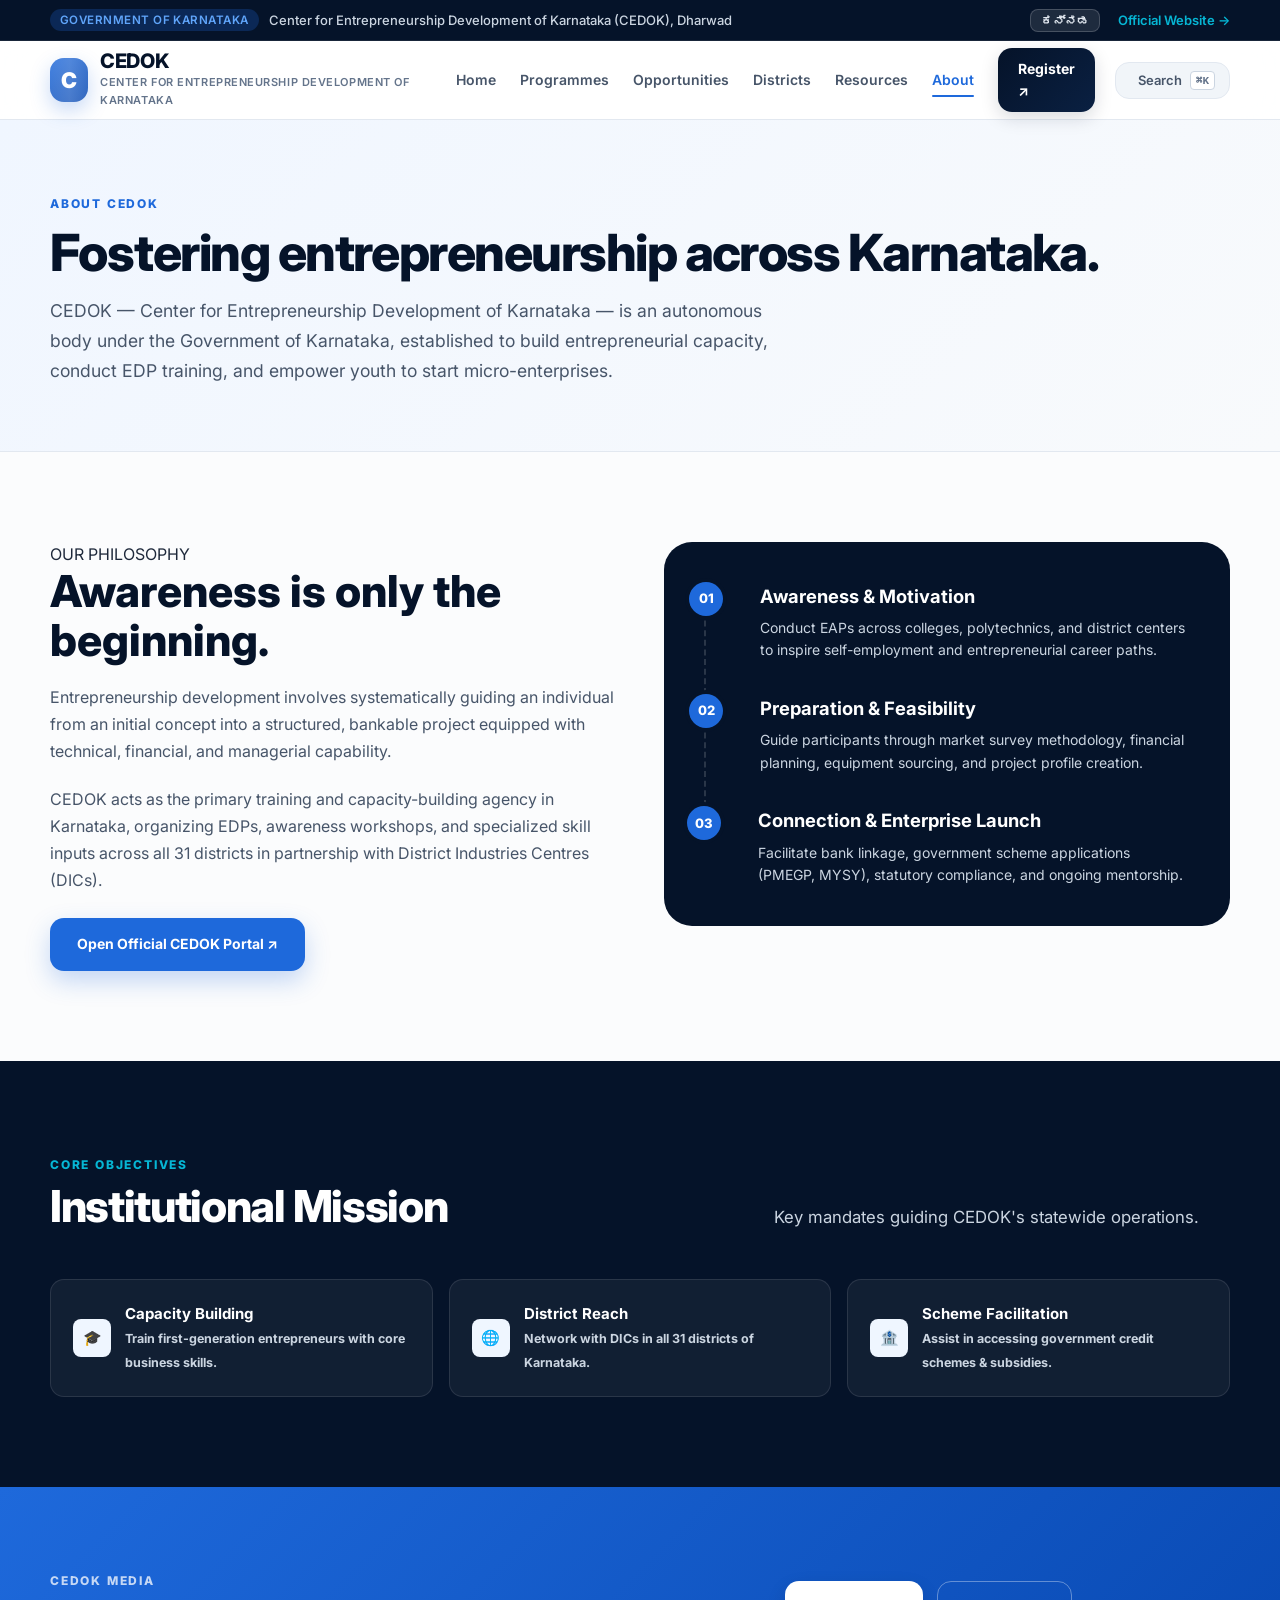
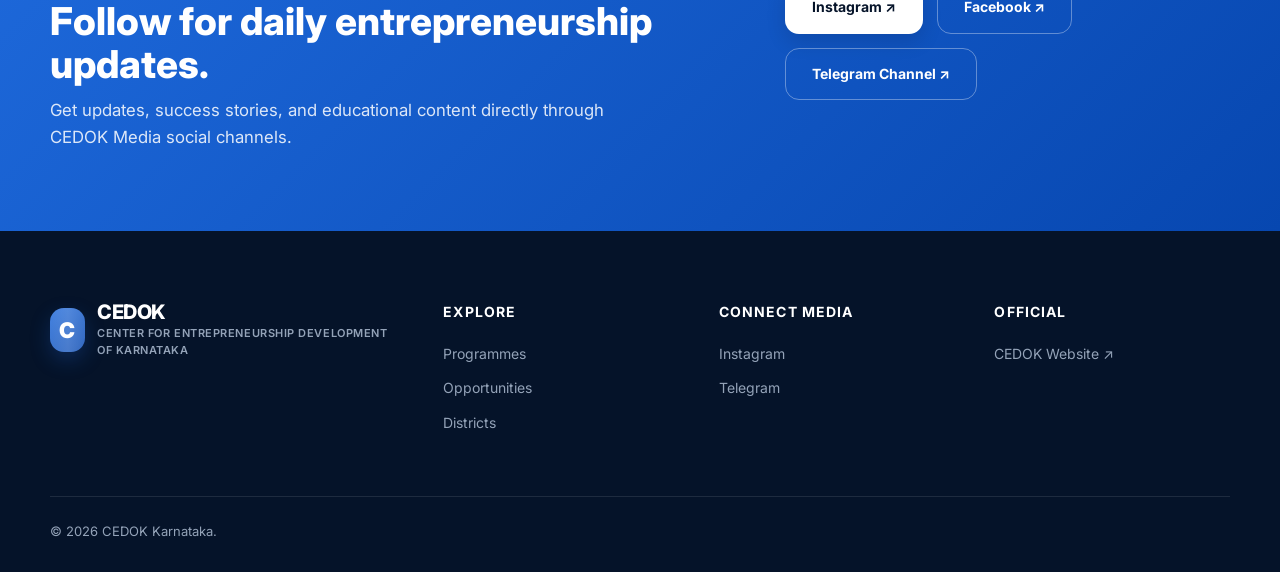
==== about.html @ 5b3d8c6c "Initial commit - CEDOK Portal" ====
<!doctype html>
<html lang="en">
<head>
  <meta charset="utf-8">
  <meta name="viewport" content="width=device-width, initial-scale=1">
  <title>About CEDOK | Center for Entrepreneurship Development of Karnataka</title>
  <link rel="preconnect" href="https://fonts.googleapis.com">
  <link rel="preconnect" href="https://fonts.gstatic.com" crossorigin>
  <link href="https://fonts.googleapis.com/css2?family=Inter:wght@400;500;600;700;800;900&family=Noto+Sans+Kannada:wght@400;500;600;700;800&display=swap" rel="stylesheet">
  <link rel="stylesheet" href="assets/style.css">
</head>
<body>

  <!-- Announcement Bar -->
  <div class="announcement">
    <div class="container announcement-in">
      <div class="announcement-text">
        <span class="announcement-badge">Government of Karnataka</span>
        <span>Center for Entrepreneurship Development of Karnataka (CEDOK), Dharwad</span>
      </div>
      <div class="announcement-links">
        <button id="langToggleBtn" class="lang-btn">ಕನ್ನಡ</button>
        <a target="_blank" href="https://cedokdwd.karnataka.gov.in/en">Official Website →</a>
      </div>
    </div>
  </div>

  <!-- Header -->
  <header class="header">
    <div class="container nav">
      <a class="brand" href="index.html">
        <span class="logo-icon">C</span>
        <span class="brand-text">
          <b>CEDOK</b>
          <small>Center for Entrepreneurship Development of Karnataka</small>
        </span>
      </a>
      <button class="hamb" aria-label="Menu">☰</button>
      <nav class="menu">
        <a href="index.html">Home</a>
        <a href="programmes.html">Programmes</a>
        <a href="opportunities.html">Opportunities</a>
        <a href="districts.html">Districts</a>
        <a href="resources.html">Resources</a>
        <a class="active" href="about.html">About</a>
        <a class="pill-nav" href="registration.html">Register ↗</a>
      </nav>
      <div class="nav-actions">
        <button class="search-trigger-btn" aria-label="Open search">
          <svg width="16" height="16" fill="none" stroke="currentColor" viewBox="0 0 24 24"><path stroke-linecap="round" stroke-linejoin="round" stroke-width="2" d="M21 21l-6-6m2-5a7 7 0 11-14 0 7 7 0 0114 0z"/></svg>
          <span>Search</span>
          <kbd>⌘K</kbd>
        </button>
      </div>
    </div>
  </header>

  <main>
    <!-- Page Hero -->
    <section class="page-hero">
      <div class="container">
        <label>ABOUT CEDOK</label>
        <h1>Fostering entrepreneurship across Karnataka.</h1>
        <p>CEDOK — Center for Entrepreneurship Development of Karnataka — is an autonomous body under the Government of Karnataka, established to build entrepreneurial capacity, conduct EDP training, and empower youth to start micro-enterprises.</p>
      </div>
    </section>

    <!-- Main Copy & Timeline Section -->
    <section class="section">
      <div class="container about-grid">
        <div class="about-copy">
          <label>OUR PHILOSOPHY</label>
          <h2>Awareness is only the beginning.</h2>
          <p>Entrepreneurship development involves systematically guiding an individual from an initial concept into a structured, bankable project equipped with technical, financial, and managerial capability.</p>
          <p>CEDOK acts as the primary training and capacity-building agency in Karnataka, organizing EDPs, awareness workshops, and specialized skill inputs across all 31 districts in partnership with District Industries Centres (DICs).</p>
          <div style="margin-top: 24px;">
            <a class="btn primary" target="_blank" href="https://cedokdwd.karnataka.gov.in/en">Open Official CEDOK Portal ↗</a>
          </div>
        </div>

        <div class="timeline">
          <div class="timeline-item">
            <span class="timeline-num">01</span>
            <h3>Awareness & Motivation</h3>
            <p>Conduct EAPs across colleges, polytechnics, and district centers to inspire self-employment and entrepreneurial career paths.</p>
          </div>

          <div class="timeline-item">
            <span class="timeline-num">02</span>
            <h3>Preparation & Feasibility</h3>
            <p>Guide participants through market survey methodology, financial planning, equipment sourcing, and project profile creation.</p>
          </div>

          <div class="timeline-item">
            <span class="timeline-num">03</span>
            <h3>Connection & Enterprise Launch</h3>
            <p>Facilitate bank linkage, government scheme applications (PMEGP, MYSY), statutory compliance, and ongoing mentorship.</p>
          </div>
        </div>
      </div>
    </section>

    <!-- Key Objectives Grid -->
    <section class="dark-section">
      <div class="container">
        <div class="section-head">
          <div>
            <label>CORE OBJECTIVES</label>
            <h2>Institutional Mission</h2>
          </div>
          <p>Key mandates guiding CEDOK's statewide operations.</p>
        </div>

        <div class="topics-grid" style="grid-template-columns: repeat(3, 1fr);">
          <div class="topic-item" style="background: rgba(255,255,255,0.05); color: var(--white); border-color: rgba(255,255,255,0.1);">
            <div class="topic-icon">🎓</div>
            <div>
              <strong style="display:block;">Capacity Building</strong>
              <small style="color: var(--slate-300);">Train first-generation entrepreneurs with core business skills.</small>
            </div>
          </div>

          <div class="topic-item" style="background: rgba(255,255,255,0.05); color: var(--white); border-color: rgba(255,255,255,0.1);">
            <div class="topic-icon">🌐</div>
            <div>
              <strong style="display:block;">District Reach</strong>
              <small style="color: var(--slate-300);">Network with DICs in all 31 districts of Karnataka.</small>
            </div>
          </div>

          <div class="topic-item" style="background: rgba(255,255,255,0.05); color: var(--white); border-color: rgba(255,255,255,0.1);">
            <div class="topic-icon">🏦</div>
            <div>
              <strong style="display:block;">Scheme Facilitation</strong>
              <small style="color: var(--slate-300);">Assist in accessing government credit schemes & subsidies.</small>
            </div>
          </div>
        </div>
      </div>
    </section>

    <!-- Social Connect CTA -->
    <section class="cta">
      <div class="container cta-in">
        <div>
          <label>CEDOK MEDIA</label>
          <h2>Follow for daily entrepreneurship updates.</h2>
          <p>Get updates, success stories, and educational content directly through CEDOK Media social channels.</p>
        </div>
        <div class="actions">
          <a class="btn white" target="_blank" href="https://www.instagram.com/cedok_media/">Instagram ↗</a>
          <a class="btn outline" target="_blank" href="https://www.facebook.com/profile.php?id=100077355113309">Facebook ↗</a>
          <a class="btn outline" target="_blank" href="https://t.me/c_e_d_o_k">Telegram Channel ↗</a>
        </div>
      </div>
    </section>
  </main>

  <!-- Footer -->
  <footer>
    <div class="container footer-grid">
      <div class="footer-brand">
        <a class="brand" href="index.html">
          <span class="logo-icon">C</span>
          <span class="brand-text">
            <b>CEDOK</b>
            <small>Center for Entrepreneurship Development of Karnataka</small>
          </span>
        </a>
      </div>
      <div class="footer-col">
        <h4>Explore</h4>
        <a href="programmes.html">Programmes</a>
        <a href="opportunities.html">Opportunities</a>
        <a href="districts.html">Districts</a>
      </div>
      <div class="footer-col">
        <h4>Connect Media</h4>
        <a target="_blank" href="https://www.instagram.com/cedok_media/">Instagram</a>
        <a target="_blank" href="https://t.me/c_e_d_o_k">Telegram</a>
      </div>
      <div class="footer-col">
        <h4>Official</h4>
        <a target="_blank" href="https://cedokdwd.karnataka.gov.in/en">CEDOK Website ↗</a>
      </div>
    </div>
    <div class="container copyright">
      <span>© <span class="year"></span> CEDOK Karnataka.</span>
    </div>
  </footer>

  <script src="assets/app.js"></script>
</body>
</html>
---- assets/style.css ----
/* ==========================================================================
   CEDOK Portal — Professional Design System & Stylesheet
   Center for Entrepreneurship Development of Karnataka
   ========================================================================== */

:root {
  /* Color Palette */
  --primary: #1e69db;
  --primary-hover: #1455b8;
  --primary-light: #eff6ff;
  --primary-glow: rgba(30, 105, 219, 0.25);
  
  --navy-deep: #051329;
  --navy-surface: #0a2042;
  --navy-card: #0f2a54;
  --navy-light: #163668;
  
  --slate-900: #0f172a;
  --slate-800: #1e293b;
  --slate-700: #334155;
  --slate-600: #475569;
  --slate-500: #64748b;
  --slate-400: #94a3b8;
  --slate-300: #cbd5e1;
  --slate-200: #e2e8f0;
  --slate-100: #f1f5f9;
  --slate-50: #f8fafc;
  
  --accent-cyan: #06b6d4;
  --accent-amber: #f59e0b;
  --accent-emerald: #10b981;

  --white: #ffffff;
  
  /* Glassmorphism */
  --glass-bg: rgba(255, 255, 255, 0.82);
  --glass-border: rgba(255, 255, 255, 0.6);
  --glass-shadow: 0 20px 50px rgba(5, 19, 41, 0.08);
  --glass-blur: blur(16px);
  
  --dark-glass-bg: rgba(10, 32, 66, 0.75);
  --dark-glass-border: rgba(255, 255, 255, 0.12);

  /* Typography */
  --font-main: 'Inter', system-ui, -apple-system, sans-serif;
  --font-kannada: 'Noto Sans Kannada', 'Inter', sans-serif;

  /* Layout & Spacing */
  --container-max: 1180px;
  --radius-sm: 8px;
  --radius-md: 14px;
  --radius-lg: 20px;
  --radius-xl: 28px;
  --radius-full: 9999px;

  --transition-fast: 0.18s cubic-bezier(0.4, 0, 0.2, 1);
  --transition-normal: 0.28s cubic-bezier(0.4, 0, 0.2, 1);
  --transition-bounce: 0.4s cubic-bezier(0.34, 1.56, 0.64, 1);
}

/* --------------------------------------------------------------------------
   Reset & Base Styles
   -------------------------------------------------------------------------- */
*, *::before, *::after {
  box-sizing: border-box;
  margin: 0;
  padding: 0;
}

html {
  scroll-behavior: smooth;
  font-size: 16px;
  -webkit-text-size-adjust: 100%;
}

body {
  font-family: var(--font-main);
  color: var(--slate-800);
  background-color: #fbfcfd;
  line-height: 1.6;
  overflow-x: hidden;
  -webkit-font-smoothing: antialiased;
}

a {
  color: inherit;
  text-decoration: none;
  transition: color var(--transition-fast);
}

button, input, select, textarea {
  font-family: inherit;
  font-size: inherit;
}

img, svg {
  display: block;
  max-width: 100%;
}

.container {
  width: min(var(--container-max), calc(100% - 40px));
  margin-inline: auto;
}

/* --------------------------------------------------------------------------
   Top Announcement Bar
   -------------------------------------------------------------------------- */
.announcement {
  background: var(--navy-deep);
  color: var(--slate-300);
  font-size: 0.8125rem;
  border-bottom: 1px solid rgba(255, 255, 255, 0.08);
  position: relative;
  z-index: 60;
}

.announcement-in {
  min-height: 40px;
  display: flex;
  align-items: center;
  justify-content: space-between;
  gap: 16px;
}

.announcement-badge {
  display: inline-flex;
  align-items: center;
  gap: 6px;
  background: rgba(30, 105, 219, 0.25);
  color: #60a5fa;
  padding: 2px 10px;
  border-radius: var(--radius-full);
  font-weight: 600;
  font-size: 0.725rem;
  text-transform: uppercase;
  letter-spacing: 0.04em;
}

.announcement-text {
  display: flex;
  align-items: center;
  gap: 10px;
  font-weight: 500;
}

.announcement-links {
  display: flex;
  align-items: center;
  gap: 18px;
}

.announcement-links a {
  color: var(--accent-cyan);
  font-weight: 600;
  display: inline-flex;
  align-items: center;
  gap: 4px;
}

.announcement-links a:hover {
  color: var(--white);
  text-decoration: underline;
}

.lang-btn {
  background: rgba(255, 255, 255, 0.1);
  color: var(--slate-200);
  border: 1px solid rgba(255, 255, 255, 0.18);
  padding: 3px 10px;
  border-radius: var(--radius-sm);
  font-size: 0.75rem;
  font-weight: 700;
  cursor: pointer;
  transition: var(--transition-fast);
}

.lang-btn:hover {
  background: var(--primary);
  color: var(--white);
  border-color: var(--primary);
}

/* --------------------------------------------------------------------------
   Header & Navigation
   -------------------------------------------------------------------------- */
.header {
  position: sticky;
  top: 0;
  z-index: 50;
  background: var(--glass-bg);
  backdrop-filter: var(--glass-blur);
  -webkit-backdrop-filter: var(--glass-blur);
  border-bottom: 1px solid var(--slate-200);
  transition: background var(--transition-fast);
}

.nav {
  height: 78px;
  display: flex;
  align-items: center;
  justify-content: space-between;
  gap: 20px;
}

.brand {
  display: flex;
  align-items: center;
  gap: 12px;
}

.brand .logo-icon {
  width: 44px;
  height: 44px;
  border-radius: var(--radius-md);
  background: linear-gradient(135deg, var(--primary), #0747b0);
  color: var(--white);
  display: grid;
  place-items: center;
  font-size: 1.35rem;
  font-weight: 900;
  box-shadow: 0 8px 20px var(--primary-glow);
  position: relative;
  overflow: hidden;
}

.brand .logo-icon::after {
  content: '';
  position: absolute;
  top: -50%;
  left: -50%;
  width: 200%;
  height: 200%;
  background: linear-gradient(45deg, transparent, rgba(255, 255, 255, 0.25), transparent);
  transform: rotate(45deg);
}

.brand-text b {
  display: block;
  font-size: 1.25rem;
  font-weight: 800;
  letter-spacing: -0.02em;
  color: var(--navy-deep);
  line-height: 1.1;
}

.brand-text small {
  display: block;
  font-size: 0.6875rem;
  font-weight: 600;
  text-transform: uppercase;
  letter-spacing: 0.05em;
  color: var(--slate-500);
  margin-top: 2px;
}

.menu {
  display: flex;
  align-items: center;
  gap: 24px;
  font-size: 0.875rem;
  font-weight: 600;
  color: var(--slate-600);
}

.menu a {
  position: relative;
  padding: 6px 0;
}

.menu a:hover,
.menu a.active {
  color: var(--primary);
}

.menu a.active::after {
  content: '';
  position: absolute;
  bottom: 0;
  left: 0;
  width: 100%;
  height: 2px;
  background: var(--primary);
  border-radius: var(--radius-full);
}

.nav-actions {
  display: flex;
  align-items: center;
  gap: 12px;
}

.search-trigger-btn {
  background: var(--slate-100);
  border: 1px solid var(--slate-200);
  color: var(--slate-600);
  padding: 8px 14px;
  border-radius: var(--radius-md);
  font-size: 0.8125rem;
  font-weight: 600;
  display: inline-flex;
  align-items: center;
  gap: 8px;
  cursor: pointer;
  transition: var(--transition-fast);
}

.search-trigger-btn:hover {
  background: var(--white);
  border-color: var(--primary);
  color: var(--primary);
  box-shadow: 0 4px 12px rgba(0, 0, 0, 0.05);
}

.search-trigger-btn kbd {
  background: var(--white);
  border: 1px solid var(--slate-300);
  border-radius: 4px;
  padding: 2px 5px;
  font-size: 0.6875rem;
  font-family: monospace;
  color: var(--slate-500);
}

.pill-nav {
  background: linear-gradient(135deg, var(--navy-deep), var(--navy-surface));
  color: var(--white) !important;
  padding: 10px 20px !important;
  border-radius: var(--radius-md);
  box-shadow: 0 6px 18px rgba(5, 19, 41, 0.15);
  font-weight: 700;
  display: inline-flex;
  align-items: center;
  gap: 6px;
  transition: var(--transition-fast);
}

.pill-nav:hover {
  transform: translateY(-2px);
  box-shadow: 0 10px 24px rgba(5, 19, 41, 0.25);
}

.hamb {
  display: none;
  border: 0;
  background: transparent;
  font-size: 1.6rem;
  color: var(--navy-deep);
  cursor: pointer;
  padding: 6px;
}

/* --------------------------------------------------------------------------
   Hero Section
   -------------------------------------------------------------------------- */
.hero {
  padding: 80px 0 90px;
  background: radial-gradient(100% 100% at 50% 0%, #eef5ff 0%, #fbfcfd 100%);
  position: relative;
  overflow: hidden;
}

.hero-grid {
  display: grid;
  grid-template-columns: 1.15fr 0.85fr;
  align-items: center;
  gap: 50px;
}

.eyebrow {
  display: inline-flex;
  align-items: center;
  gap: 8px;
  font-size: 0.75rem;
  font-weight: 800;
  letter-spacing: 0.15em;
  color: var(--primary);
  text-transform: uppercase;
  margin-bottom: 16px;
}

.eyebrow i {
  width: 24px;
  height: 2px;
  background: var(--primary);
  border-radius: 2px;
}

.hero h1 {
  font-size: clamp(2.5rem, 5vw, 4.25rem);
  line-height: 1.05;
  letter-spacing: -0.04em;
  color: var(--navy-deep);
  font-weight: 800;
  margin-bottom: 24px;
}

.hero h1 em {
  font-style: normal;
  background: linear-gradient(135deg, var(--primary), #0284c7);
  background-clip: text;
  -webkit-background-clip: text;
  -webkit-text-fill-color: transparent;
}

.lead {
  font-size: 1.125rem;
  color: var(--slate-600);
  max-width: 580px;
  line-height: 1.7;
  margin-bottom: 32px;
}

.actions {
  display: flex;
  align-items: center;
  gap: 14px;
  flex-wrap: wrap;
  margin-bottom: 36px;
}

.btn {
  display: inline-flex;
  align-items: center;
  justify-content: center;
  gap: 8px;
  padding: 14px 26px;
  border-radius: var(--radius-md);
  font-size: 0.875rem;
  font-weight: 700;
  cursor: pointer;
  transition: var(--transition-fast);
  border: 1px solid transparent;
}

.btn-lg {
  padding: 16px 30px;
  font-size: 1rem;
}

.btn.primary {
  background: var(--primary);
  color: var(--white);
  box-shadow: 0 10px 25px var(--primary-glow);
}

.btn.primary:hover {
  background: var(--primary-hover);
  transform: translateY(-2px);
  box-shadow: 0 14px 30px rgba(30, 105, 219, 0.35);
}

.btn.secondary {
  background: var(--white);
  border-color: var(--slate-300);
  color: var(--slate-700);
}

.btn.secondary:hover {
  border-color: var(--primary);
  color: var(--primary);
  background: var(--primary-light);
}

.btn.white {
  background: var(--white);
  color: var(--navy-deep);
  box-shadow: 0 8px 20px rgba(0, 0, 0, 0.12);
}

.btn.white:hover {
  background: var(--slate-100);
  transform: translateY(-2px);
}

.btn.outline {
  border-color: rgba(255, 255, 255, 0.35);
  color: var(--white);
}

.btn.outline:hover {
  background: rgba(255, 255, 255, 0.1);
  border-color: var(--white);
}

.btn.full {
  width: 100%;
}

.micro {
  display: flex;
  align-items: center;
  gap: 20px;
  font-size: 0.8125rem;
  color: var(--slate-500);
  font-weight: 500;
}

.micro-item {
  display: flex;
  align-items: center;
  gap: 6px;
}

.micro-item svg {
  color: var(--primary);
}

/* Hero Interactive Art Card */
.hero-art {
  height: 440px;
  position: relative;
  display: grid;
  place-items: center;
}

.grid-bg {
  position: absolute;
  inset: 10px;
  background-image: radial-gradient(var(--slate-300) 1px, transparent 1px);
  background-size: 24px 24px;
  opacity: 0.6;
}

.glow {
  position: absolute;
  border-radius: var(--radius-full);
  filter: blur(60px);
  pointer-events: none;
}

.g1 {
  width: 320px;
  height: 320px;
  background: rgba(6, 182, 212, 0.18);
  right: -20px;
  top: 10px;
}

.g2 {
  width: 250px;
  height: 250px;
  background: rgba(30, 105, 219, 0.2);
  left: -20px;
  bottom: 10px;
}

.glass-card {
  position: relative;
  z-index: 3;
  background: var(--white);
  border: 1px solid var(--slate-200);
  box-shadow: var(--glass-shadow);
  border-radius: var(--radius-xl);
  width: 100%;
  max-width: 420px;
  padding: 32px;
}

.glass-card .tag {
  font-size: 0.725rem;
  font-weight: 800;
  letter-spacing: 0.12em;
  color: var(--primary);
  text-transform: uppercase;
}

.steps {
  display: flex;
  align-items: center;
  margin: 24px 0 20px;
}

.steps .step-dot {
  width: 44px;
  height: 44px;
  border-radius: var(--radius-full);
  display: grid;
  place-items: center;
  background: var(--slate-100);
  color: var(--slate-500);
  font-size: 0.875rem;
  font-weight: 800;
  border: 2px solid var(--slate-200);
  transition: var(--transition-normal);
}

.steps .step-dot.on {
  background: var(--primary);
  color: var(--white);
  border-color: var(--primary);
  box-shadow: 0 6px 16px var(--primary-glow);
}

.steps .step-line {
  height: 3px;
  flex: 1;
  background: var(--slate-200);
  margin: 0 8px;
}

.glass-card h3 {
  font-size: 1.25rem;
  color: var(--navy-deep);
  font-weight: 700;
  margin-bottom: 8px;
}

.glass-card p {
  font-size: 0.875rem;
  color: var(--slate-600);
}

.float-badge {
  position: absolute;
  z-index: 4;
  background: var(--white);
  border: 1px solid var(--slate-200);
  border-radius: var(--radius-md);
  box-shadow: 0 12px 30px rgba(5, 19, 41, 0.12);
  padding: 12px 16px;
  font-size: 0.8125rem;
  font-weight: 700;
  color: var(--navy-deep);
  display: flex;
  align-items: center;
  gap: 10px;
  animation: float 4s ease-in-out infinite alternate;
}

.float-badge strong {
  display: block;
}

.float-badge small {
  color: var(--slate-500);
}

.f1 { top: 25px; left: -10px; animation-delay: 0s; }
.f2 { right: -15px; top: 180px; animation-delay: 1.2s; }
.f3 { left: 20px; bottom: 15px; animation-delay: 2.4s; }

.float-icon {
  width: 32px;
  height: 32px;
  border-radius: var(--radius-sm);
  display: grid;
  place-items: center;
  font-size: 1.1rem;
}

.f1 .float-icon { background: #fef3c7; color: #d97706; }
.f2 .float-icon { background: #e0f2fe; color: #0284c7; }
.f3 .float-icon { background: #dcfce7; color: #15803d; }

@keyframes float {
  from { transform: translateY(0); }
  to { transform: translateY(-10px); }
}

/* --------------------------------------------------------------------------
   Stats Section
   -------------------------------------------------------------------------- */
.stats {
  background: var(--white);
  border-top: 1px solid var(--slate-200);
  border-bottom: 1px solid var(--slate-200);
  padding: 30px 0;
}

.stats-grid {
  display: grid;
  grid-template-columns: repeat(3, 1fr);
  gap: 20px;
}

.stat-box {
  display: flex;
  align-items: center;
  gap: 18px;
  padding: 16px 24px;
  border-right: 1px solid var(--slate-200);
}

.stat-box:last-child {
  border-right: 0;
}

.stat-icon {
  width: 50px;
  height: 50px;
  border-radius: var(--radius-md);
  background: var(--primary-light);
  color: var(--primary);
  display: grid;
  place-items: center;
  flex-shrink: 0;
}

.stat-number {
  font-size: 1.75rem;
  font-weight: 800;
  color: var(--navy-deep);
  line-height: 1.1;
}

.stat-label {
  font-size: 0.8125rem;
  color: var(--slate-500);
  font-weight: 500;
  margin-top: 2px;
}

/* --------------------------------------------------------------------------
   Sections & Cards
   -------------------------------------------------------------------------- */
.section {
  padding: 90px 0;
}

.section-head {
  display: grid;
  grid-template-columns: 1.2fr 0.8fr;
  gap: 40px;
  align-items: flex-end;
  margin-bottom: 48px;
}

.section-head label {
  font-size: 0.75rem;
  font-weight: 800;
  letter-spacing: 0.15em;
  color: var(--primary);
  text-transform: uppercase;
}

.section-head h2 {
  font-size: clamp(2rem, 3.5vw, 2.75rem);
  line-height: 1.1;
  letter-spacing: -0.03em;
  color: var(--navy-deep);
  font-weight: 800;
  margin-top: 6px;
}

.section-head p {
  color: var(--slate-600);
  font-size: 1.05rem;
}

/* Cards Layout */
.cards-grid {
  display: grid;
  grid-template-columns: repeat(3, 1fr);
  gap: 24px;
}

.card {
  background: var(--white);
  border: 1px solid var(--slate-200);
  border-radius: var(--radius-lg);
  padding: 36px;
  display: flex;
  flex-direction: column;
  transition: var(--transition-normal);
  position: relative;
  overflow: hidden;
}

.card:hover {
  transform: translateY(-6px);
  box-shadow: 0 20px 45px rgba(5, 19, 41, 0.08);
  border-color: var(--slate-300);
}

.card-number {
  width: 36px;
  height: 36px;
  border-radius: var(--radius-sm);
  background: var(--primary-light);
  color: var(--primary);
  display: grid;
  place-items: center;
  font-size: 0.875rem;
  font-weight: 800;
  margin-bottom: 24px;
}

.card.featured {
  background: linear-gradient(145deg, var(--navy-surface), var(--navy-deep));
  color: var(--white);
  border-color: var(--navy-surface);
  box-shadow: 0 16px 40px rgba(5, 19, 41, 0.2);
}

.card.featured:hover {
  transform: translateY(-8px);
  box-shadow: 0 24px 50px rgba(5, 19, 41, 0.3);
}

.card.featured .card-number {
  background: rgba(255, 255, 255, 0.15);
  color: var(--accent-cyan);
}

.card h3 {
  font-size: 1.35rem;
  font-weight: 700;
  color: var(--navy-deep);
  margin-bottom: 12px;
}

.card.featured h3 {
  color: var(--white);
}

.card p {
  font-size: 0.9375rem;
  color: var(--slate-600);
  line-height: 1.6;
  margin-bottom: 24px;
}

.card.featured p {
  color: var(--slate-300);
}

.card-link {
  margin-top: auto;
  font-size: 0.875rem;
  font-weight: 700;
  color: var(--primary);
  display: inline-flex;
  align-items: center;
  gap: 6px;
}

.card.featured .card-link {
  color: var(--accent-cyan);
}

.card:hover .card-link span {
  transform: translateX(4px);
}

/* --------------------------------------------------------------------------
   Dark Feature Section
   -------------------------------------------------------------------------- */
.dark-section {
  padding: 90px 0;
  background: var(--navy-deep);
  color: var(--white);
  position: relative;
  overflow: hidden;
}

.dark-section .section-head label {
  color: var(--accent-cyan);
}

.dark-section .section-head h2 {
  color: var(--white);
}

.dark-section .section-head p {
  color: var(--slate-300);
}

.process-grid {
  display: grid;
  grid-template-columns: repeat(4, 1fr);
  gap: 20px;
}

.process-card {
  background: rgba(255, 255, 255, 0.04);
  border: 1px solid rgba(255, 255, 255, 0.1);
  border-radius: var(--radius-lg);
  padding: 30px;
  transition: var(--transition-normal);
}

.process-card:hover {
  background: rgba(255, 255, 255, 0.08);
  border-color: rgba(255, 255, 255, 0.25);
  transform: translateY(-4px);
}

.process-step {
  color: var(--accent-cyan);
  font-size: 0.8125rem;
  font-weight: 800;
  letter-spacing: 0.1em;
  margin-bottom: 30px;
  display: block;
}

.process-card h3 {
  font-size: 1.15rem;
  margin-bottom: 8px;
  font-weight: 700;
}

.process-card p {
  font-size: 0.875rem;
  color: var(--slate-300);
}

/* Topics Grid */
.topics-grid {
  display: grid;
  grid-template-columns: repeat(4, 1fr);
  gap: 16px;
}

.topic-item {
  background: var(--white);
  border: 1px solid var(--slate-200);
  border-radius: var(--radius-md);
  padding: 22px;
  display: flex;
  align-items: center;
  gap: 14px;
  font-size: 0.9375rem;
  font-weight: 700;
  color: var(--slate-800);
  transition: var(--transition-fast);
}

.topic-item:hover {
  border-color: var(--primary);
  box-shadow: 0 10px 25px rgba(5, 19, 41, 0.06);
  transform: translateY(-2px);
  color: var(--primary);
}

.topic-icon {
  width: 38px;
  height: 38px;
  border-radius: var(--radius-sm);
  background: var(--primary-light);
  color: var(--primary);
  display: grid;
  place-items: center;
  flex-shrink: 0;
}

/* --------------------------------------------------------------------------
   CTA Section
   -------------------------------------------------------------------------- */
.cta {
  padding: 80px 0;
  background: linear-gradient(135deg, var(--primary), #0747b0);
  color: var(--white);
  position: relative;
  overflow: hidden;
}

.cta-in {
  display: flex;
  align-items: center;
  justify-content: space-between;
  gap: 40px;
}

.cta label {
  font-size: 0.75rem;
  font-weight: 800;
  letter-spacing: 0.15em;
  color: rgba(255, 255, 255, 0.75);
  text-transform: uppercase;
}

.cta h2 {
  font-size: clamp(2rem, 3vw, 2.75rem);
  font-weight: 800;
  line-height: 1.1;
  margin: 8px 0 12px;
}

.cta p {
  font-size: 1.05rem;
  color: rgba(255, 255, 255, 0.85);
  max-width: 600px;
}

/* --------------------------------------------------------------------------
   Page Hero (Subpages)
   -------------------------------------------------------------------------- */
.page-hero {
  padding: 70px 0 65px;
  background: linear-gradient(135deg, #f0f6ff, #f8fafc);
  border-bottom: 1px solid var(--slate-200);
}

.page-hero label {
  font-size: 0.75rem;
  font-weight: 800;
  letter-spacing: 0.15em;
  color: var(--primary);
  text-transform: uppercase;
}

.page-hero h1 {
  font-size: clamp(2.25rem, 4vw, 3.5rem);
  font-weight: 800;
  color: var(--navy-deep);
  line-height: 1.1;
  letter-spacing: -0.03em;
  margin-top: 8px;
}

.page-hero p {
  font-size: 1.1rem;
  color: var(--slate-600);
  max-width: 720px;
  margin-top: 16px;
  line-height: 1.7;
}

/* Filter Pills */
.filter-bar {
  display: flex;
  align-items: center;
  gap: 10px;
  flex-wrap: wrap;
  margin-bottom: 32px;
}

.filter-btn {
  background: var(--white);
  border: 1px solid var(--slate-200);
  color: var(--slate-600);
  padding: 10px 20px;
  border-radius: var(--radius-full);
  font-size: 0.875rem;
  font-weight: 700;
  cursor: pointer;
  transition: var(--transition-fast);
}

.filter-btn:hover {
  border-color: var(--primary);
  color: var(--primary);
}

.filter-btn.active {
  background: var(--navy-deep);
  color: var(--white);
  border-color: var(--navy-deep);
  box-shadow: 0 4px 14px rgba(5, 19, 41, 0.15);
}

/* Programme Cards Grid */
.program-grid {
  display: grid;
  grid-template-columns: repeat(3, 1fr);
  gap: 24px;
}

.program-card {
  background: var(--white);
  border: 1px solid var(--slate-200);
  border-radius: var(--radius-lg);
  padding: 32px;
  display: flex;
  flex-direction: column;
  transition: var(--transition-normal);
}

.program-card:hover {
  transform: translateY(-6px);
  border-color: var(--primary);
  box-shadow: 0 16px 40px rgba(5, 19, 41, 0.08);
}

.program-header {
  display: flex;
  align-items: center;
  justify-content: space-between;
  margin-bottom: 20px;
}

.program-badge {
  background: var(--primary-light);
  color: var(--primary);
  font-size: 0.75rem;
  font-weight: 800;
  padding: 4px 10px;
  border-radius: var(--radius-sm);
  letter-spacing: 0.05em;
}

.program-duration {
  font-size: 0.75rem;
  font-weight: 600;
  color: var(--slate-500);
}

.program-card h2 {
  font-size: 1.35rem;
  font-weight: 700;
  color: var(--navy-deep);
  margin-bottom: 12px;
}

.program-card p {
  font-size: 0.875rem;
  color: var(--slate-600);
  line-height: 1.6;
  margin-bottom: 20px;
}

.program-features {
  list-style: none;
  margin-bottom: 28px;
}

.program-features li {
  font-size: 0.84375rem;
  color: var(--slate-700);
  display: flex;
  align-items: center;
  gap: 8px;
  margin-bottom: 8px;
}

.program-features li svg {
  color: var(--primary);
  flex-shrink: 0;
}

.program-card .btn {
  margin-top: auto;
}

/* --------------------------------------------------------------------------
   District Finder Section
   -------------------------------------------------------------------------- */
.search-box-wrap {
  position: relative;
  margin-bottom: 32px;
}

.search-box-input {
  width: 100%;
  padding: 18px 24px 18px 52px;
  border: 1px solid var(--slate-300);
  border-radius: var(--radius-md);
  font-size: 1rem;
  background: var(--white);
  box-shadow: 0 4px 12px rgba(0, 0, 0, 0.03);
  outline: none;
  transition: var(--transition-fast);
}

.search-box-input:focus {
  border-color: var(--primary);
  box-shadow: 0 0 0 4px var(--primary-glow);
}

.search-box-icon {
  position: absolute;
  left: 20px;
  top: 50%;
  transform: translateY(-50%);
  color: var(--slate-400);
  pointer-events: none;
}

.district-grid {
  display: grid;
  grid-template-columns: repeat(4, 1fr);
  gap: 16px;
}

.district-card {
  background: var(--white);
  border: 1px solid var(--slate-200);
  border-radius: var(--radius-md);
  padding: 20px;
  cursor: pointer;
  transition: var(--transition-fast);
  display: flex;
  flex-direction: column;
  justify-content: space-between;
}

.district-card:hover {
  border-color: var(--primary);
  box-shadow: 0 10px 25px rgba(5, 19, 41, 0.08);
  transform: translateY(-3px);
}

.district-card-head {
  display: flex;
  align-items: center;
  justify-content: space-between;
  margin-bottom: 8px;
}

.district-title {
  font-size: 1.05rem;
  font-weight: 700;
  color: var(--navy-deep);
}

.region-tag {
  font-size: 0.6875rem;
  font-weight: 700;
  padding: 2px 8px;
  border-radius: var(--radius-sm);
  background: var(--slate-100);
  color: var(--slate-600);
}

.district-meta {
  font-size: 0.775rem;
  color: var(--slate-500);
  margin-top: 6px;
  display: flex;
  align-items: center;
  gap: 4px;
}

/* Resource Grid */
.resource-grid {
  display: grid;
  grid-template-columns: repeat(2, 1fr);
  gap: 24px;
}

.resource-card {
  background: var(--white);
  border: 1px solid var(--slate-200);
  border-radius: var(--radius-lg);
  padding: 32px;
  display: flex;
  flex-direction: column;
  transition: var(--transition-normal);
}

.resource-card:hover {
  border-color: var(--primary);
  box-shadow: 0 16px 40px rgba(5, 19, 41, 0.08);
  transform: translateY(-4px);
}

.resource-type {
  display: inline-flex;
  align-items: center;
  gap: 6px;
  background: #fee2e2;
  color: #dc2626;
  font-size: 0.725rem;
  font-weight: 800;
  padding: 4px 10px;
  border-radius: var(--radius-sm);
  margin-bottom: 16px;
  align-self: flex-start;
}

.resource-card h2 {
  font-size: 1.3rem;
  font-weight: 700;
  color: var(--navy-deep);
  margin-bottom: 10px;
}

.resource-card p {
  font-size: 0.875rem;
  color: var(--slate-600);
  line-height: 1.6;
  margin-bottom: 24px;
}

.resource-actions {
  margin-top: auto;
  display: flex;
  align-items: center;
  gap: 12px;
}

/* About Grid & Timeline */
.about-grid, .reg-grid {
  display: grid;
  grid-template-columns: 1fr 1fr;
  gap: 48px;
  align-items: start;
}

.about-copy h2, .reg-copy h2 {
  font-size: clamp(2rem, 3.5vw, 2.75rem);
  font-weight: 800;
  line-height: 1.1;
  color: var(--navy-deep);
  margin-bottom: 20px;
}

.about-copy p {
  font-size: 1rem;
  color: var(--slate-600);
  line-height: 1.7;
  margin-bottom: 20px;
}

.timeline {
  background: var(--navy-deep);
  border-radius: var(--radius-xl);
  padding: 40px;
  color: var(--white);
}

.timeline-item {
  position: relative;
  padding-left: 54px;
  padding-bottom: 32px;
  border-left: 2px dashed rgba(255, 255, 255, 0.15);
}

.timeline-item:last-child {
  padding-bottom: 0;
  border-left: 0;
}

.timeline-num {
  position: absolute;
  left: -17px;
  top: 0;
  width: 34px;
  height: 34px;
  border-radius: var(--radius-full);
  background: var(--primary);
  color: var(--white);
  font-size: 0.8125rem;
  font-weight: 800;
  display: grid;
  place-items: center;
  box-shadow: 0 0 0 4px var(--navy-deep);
}

.timeline-item h3 {
  font-size: 1.15rem;
  font-weight: 700;
  margin-bottom: 6px;
}

.timeline-item p {
  font-size: 0.875rem;
  color: var(--slate-300);
}

/* Registration Card Form */
.form-card {
  background: var(--white);
  border: 1px solid var(--slate-200);
  border-radius: var(--radius-xl);
  padding: 40px;
  box-shadow: var(--glass-shadow);
}

.form-card-top {
  display: flex;
  align-items: center;
  justify-content: space-between;
  font-size: 0.75rem;
  font-weight: 800;
  letter-spacing: 0.1em;
  color: var(--slate-400);
  margin-bottom: 16px;
}

.form-card h2 {
  font-size: 1.75rem;
  font-weight: 800;
  color: var(--navy-deep);
  margin-bottom: 10px;
}

.form-card p {
  font-size: 0.9375rem;
  color: var(--slate-600);
  margin-bottom: 24px;
}

.reg-steps {
  display: flex;
  flex-direction: column;
  gap: 20px;
  margin: 28px 0;
}

.reg-step-item {
  display: flex;
  gap: 16px;
}

.reg-step-num {
  width: 32px;
  height: 32px;
  border-radius: var(--radius-full);
  background: var(--primary-light);
  color: var(--primary);
  font-weight: 800;
  font-size: 0.875rem;
  display: grid;
  place-items: center;
  flex-shrink: 0;
}

.reg-step-text b {
  display: block;
  font-size: 0.9375rem;
  color: var(--navy-deep);
}

.reg-step-text p {
  font-size: 0.8125rem;
  color: var(--slate-500);
  margin-bottom: 0;
}

/* Notice Bar */
.notice-bar {
  background: var(--slate-100);
  border-top: 1px solid var(--slate-200);
  border-bottom: 1px solid var(--slate-200);
  padding: 24px 0;
}

.notice-in {
  display: flex;
  align-items: center;
  justify-content: space-between;
  gap: 20px;
}

.notice-in strong {
  font-size: 1rem;
  color: var(--navy-deep);
}

.notice-in span {
  font-size: 0.875rem;
  color: var(--slate-600);
  flex: 1;
}

/* --------------------------------------------------------------------------
   Modal & Overlay Component
   -------------------------------------------------------------------------- */
.modal-overlay {
  position: fixed;
  inset: 0;
  z-index: 100;
  background: rgba(5, 19, 41, 0.6);
  backdrop-filter: blur(8px);
  display: flex;
  align-items: center;
  justify-content: center;
  padding: 20px;
  opacity: 0;
  visibility: hidden;
  transition: var(--transition-fast);
}

.modal-overlay.active {
  opacity: 1;
  visibility: visible;
}

.modal-dialog {
  background: var(--white);
  border-radius: var(--radius-xl);
  width: min(640px, 100%);
  max-height: 85vh;
  overflow-y: auto;
  box-shadow: 0 25px 60px rgba(0, 0, 0, 0.25);
  transform: scale(0.95) translateY(10px);
  transition: var(--transition-bounce);
  position: relative;
}

.modal-overlay.active .modal-dialog {
  transform: scale(1) translateY(0);
}

.modal-header {
  padding: 24px 28px;
  border-bottom: 1px solid var(--slate-200);
  display: flex;
  align-items: center;
  justify-content: space-between;
}

.modal-title {
  font-size: 1.25rem;
  font-weight: 800;
  color: var(--navy-deep);
}

.modal-close {
  background: var(--slate-100);
  border: 0;
  width: 32px;
  height: 32px;
  border-radius: var(--radius-full);
  font-size: 1.2rem;
  display: grid;
  place-items: center;
  cursor: pointer;
  color: var(--slate-600);
  transition: var(--transition-fast);
}

.modal-close:hover {
  background: var(--slate-200);
  color: var(--navy-deep);
}

.modal-body {
  padding: 28px;
}

/* Toast Component */
.toast-container {
  position: fixed;
  bottom: 24px;
  right: 24px;
  z-index: 110;
  display: flex;
  flex-direction: column;
  gap: 10px;
}

.toast {
  background: var(--navy-deep);
  color: var(--white);
  padding: 14px 20px;
  border-radius: var(--radius-md);
  font-size: 0.875rem;
  font-weight: 600;
  box-shadow: 0 10px 30px rgba(0, 0, 0, 0.2);
  display: flex;
  align-items: center;
  gap: 10px;
  animation: slideInRight 0.3s ease forwards;
}

@keyframes slideInRight {
  from { opacity: 0; transform: translateX(50px); }
  to { opacity: 1; transform: translateX(0); }
}

/* --------------------------------------------------------------------------
   Footer
   -------------------------------------------------------------------------- */
footer {
  background: var(--navy-deep);
  color: var(--slate-300);
  padding: 70px 0 30px;
}

.footer-grid {
  display: grid;
  grid-template-columns: 1.5fr 1fr 1fr 1fr;
  gap: 40px;
  margin-bottom: 50px;
}

.footer-brand .brand-text b {
  color: var(--white);
}

.footer-brand .brand-text small {
  color: var(--slate-400);
}

.footer-brand p {
  font-size: 0.875rem;
  color: var(--slate-400);
  margin-top: 16px;
  line-height: 1.6;
}

.footer-col h4 {
  font-size: 0.875rem;
  font-weight: 700;
  color: var(--white);
  text-transform: uppercase;
  letter-spacing: 0.08em;
  margin-bottom: 20px;
}

.footer-col a {
  display: block;
  font-size: 0.875rem;
  color: var(--slate-400);
  margin-bottom: 12px;
}

.footer-col a:hover {
  color: var(--white);
}

.copyright {
  border-top: 1px solid rgba(255, 255, 255, 0.1);
  padding-top: 24px;
  display: flex;
  align-items: center;
  justify-content: space-between;
  font-size: 0.8125rem;
  color: var(--slate-400);
}

/* --------------------------------------------------------------------------
   Responsive Layout & Media Queries
   -------------------------------------------------------------------------- */
@media (max-width: 992px) {
  .hero-grid {
    grid-template-columns: 1fr;
    gap: 40px;
  }

  .hero-art {
    height: 380px;
  }

  .cards-grid, .program-grid, .resource-grid {
    grid-template-columns: repeat(2, 1fr);
  }

  .process-grid, .topics-grid, .district-grid {
    grid-template-columns: repeat(2, 1fr);
  }

  .section-head, .about-grid, .reg-grid {
    grid-template-columns: 1fr;
    gap: 20px;
  }

  .footer-grid {
    grid-template-columns: 1fr 1fr;
  }
}

@media (max-width: 768px) {
  .announcement-in {
    flex-direction: column;
    align-items: flex-start;
    padding: 10px 0;
  }

  .nav {
    height: 70px;
  }

  .hamb {
    display: block;
  }

  .menu {
    display: none;
    position: absolute;
    top: 70px;
    left: 0;
    right: 0;
    background: var(--white);
    padding: 20px;
    border-bottom: 1px solid var(--slate-200);
    box-shadow: 0 20px 40px rgba(0, 0, 0, 0.1);
    flex-direction: column;
    align-items: stretch;
    gap: 16px;
  }

  .menu.open {
    display: flex;
  }

  .search-trigger-btn span {
    display: none;
  }

  .cards-grid, .program-grid, .resource-grid, .process-grid, .topics-grid, .district-grid {
    grid-template-columns: 1fr;
  }

  .stats-grid {
    grid-template-columns: 1fr;
  }

  .stat-box {
    border-right: 0;
    border-bottom: 1px solid var(--slate-200);
    padding: 16px 0;
  }

  .cta-in, .notice-in {
    flex-direction: column;
    align-items: flex-start;
  }

  .copyright {
    flex-direction: column;
    gap: 10px;
    text-align: center;
  }
}
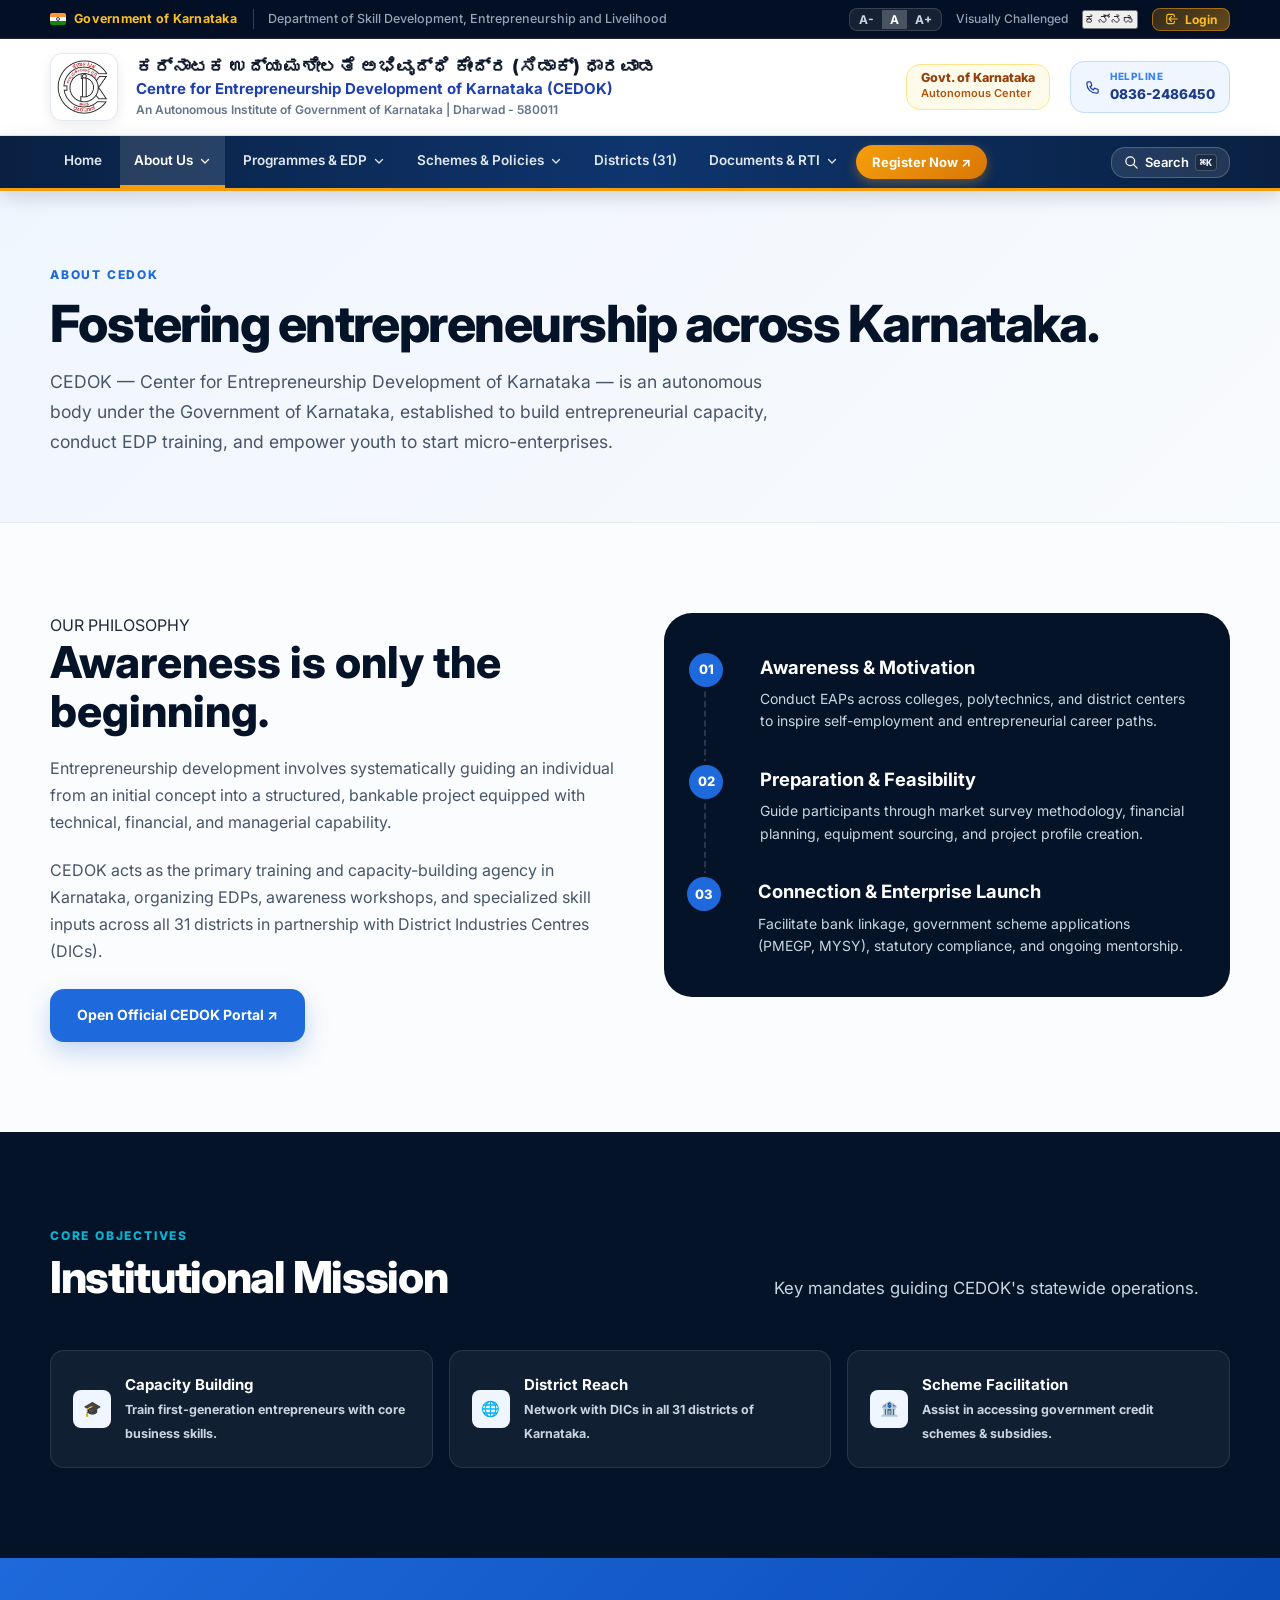
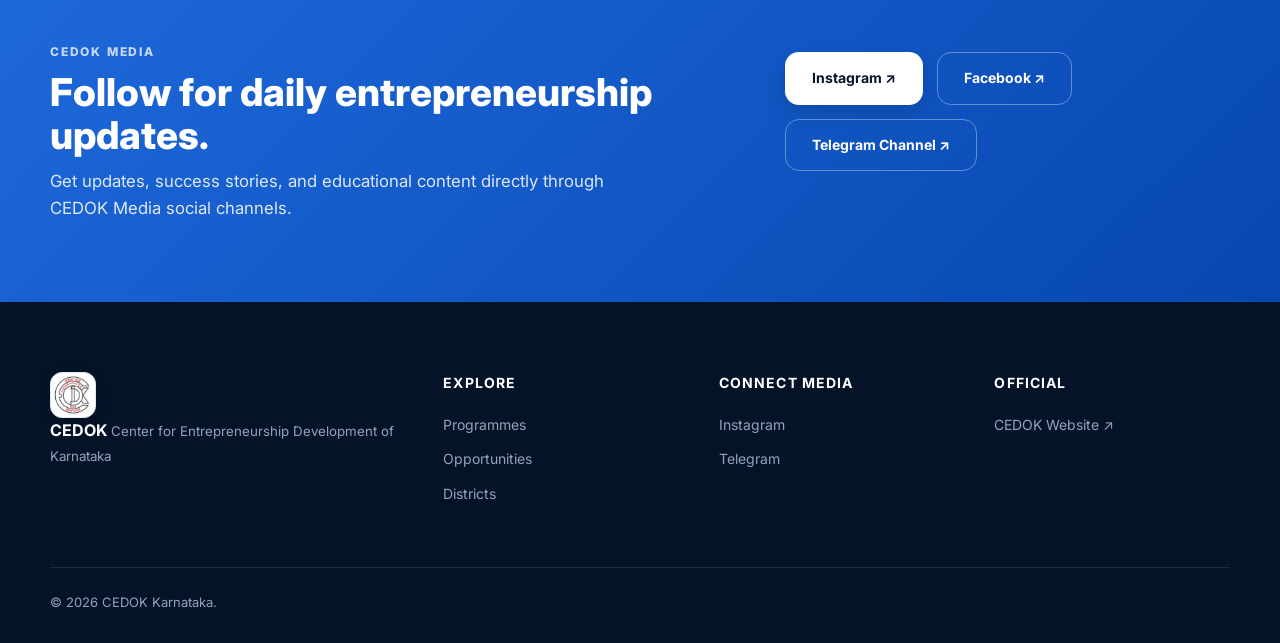
==== commit b995b822: "feat: implement government-style portal redesign with multi-tier navigation, custom assets, and bili" ====
--- a/about.html
+++ b/about.html
@@ -11,49 +11,147 @@
 </head>
 <body>
 
-  <!-- Announcement Bar -->
-  <div class="announcement">
-    <div class="container announcement-in">
-      <div class="announcement-text">
-        <span class="announcement-badge">Government of Karnataka</span>
-        <span>Center for Entrepreneurship Development of Karnataka (CEDOK), Dharwad</span>
-      </div>
-      <div class="announcement-links">
-        <button id="langToggleBtn" class="lang-btn">ಕನ್ನಡ</button>
-        <a target="_blank" href="https://cedokdwd.karnataka.gov.in/en">Official Website →</a>
+  <!-- Top Utility Bar (Tier 1) -->
+  <div class="gov-top-bar">
+    <div class="container gov-top-bar-inner">
+      <div class="gov-top-left">
+        <span class="gok-badge">
+          <svg class="gok-flag-icon" width="16" height="12" viewBox="0 0 16 12" fill="none"><rect width="16" height="4" fill="#FF9933"/><rect y="4" width="16" height="4" fill="#FFFFFF"/><rect y="8" width="16" height="4" fill="#138808"/><circle cx="8" cy="6" r="1.5" stroke="#000080" stroke-width="0.8"/></svg>
+          <span data-kn="ಕರ್ನಾಟಕ ಸರ್ಕಾರ">Government of Karnataka</span>
+        </span>
+        <span class="gov-dept-tag hidden-mobile" data-kn="ಕೌಶಲ್ಯಾಭಿವೃದ್ಧಿ, ಉದ್ಯಮಶೀಲತೆ ಮತ್ತು ಜೀವನೋಪಾಯ ಇಲಾಖೆ">Department of Skill Development, Entrepreneurship and Livelihood</span>
+      </div>
+      <div class="gov-top-right">
+        <div class="font-sizer" title="Accessibility Font Size">
+          <button type="button" id="fontDecrease" aria-label="Decrease Font Size">A-</button>
+          <button type="button" id="fontReset" class="active" aria-label="Reset Font Size">A</button>
+          <button type="button" id="fontIncrease" aria-label="Increase Font Size">A+</button>
+        </div>
+        <a href="#main-content" class="accessibility-link hidden-mobile" title="Screen Reader Access" data-kn="ದೃಷ್ಟಿ ವಿಕಲಚೇತನರಿಗೆ">Visually Challenged</a>
+        <button type="button" id="langToggleBtn" class="lang-btn" title="Toggle Kannada / English">ಕನ್ನಡ</button>
+        <button type="button" class="gov-login-btn" id="loginBtn" title="Portal Staff Login">
+          <svg width="14" height="14" fill="none" stroke="currentColor" viewBox="0 0 24 24"><path stroke-linecap="round" stroke-linejoin="round" stroke-width="2" d="M11 16l-4-4m0 0l4-4m-4 4h14m-5 4v1a3 3 0 01-3 3H6a3 3 0 01-3-3V7a3 3 0 013-3h7a3 3 0 013 3v1"/></svg>
+          <span data-kn="ಲಾಗಿನ್">Login</span>
+        </button>
       </div>
     </div>
   </div>
 
-  <!-- Header -->
-  <header class="header">
-    <div class="container nav">
-      <a class="brand" href="index.html">
-        <span class="logo-icon">C</span>
-        <span class="brand-text">
-          <b>CEDOK</b>
-          <small>Center for Entrepreneurship Development of Karnataka</small>
-        </span>
+  <!-- Main Branding Header (Tier 2) -->
+  <header class="gov-main-header">
+    <div class="container gov-branding-inner">
+      <a class="gov-brand-wrap" href="index.html" title="CEDOK Dharwad Homepage">
+        <div class="logo-box">
+          <img src="assets/logo.jpeg" alt="CEDOK Logo" class="brand-logo-img">
+        </div>
+        <div class="gov-title-stack">
+          <h1 class="kn-title" data-kn="ಕರ್ನಾಟಕ ಉದ್ಯಮಶೀಲತೆ ಅಭಿವೃದ್ಧಿ ಕೇಂದ್ರ (ಸಿಡಾಕ್) ಧಾರವಾಡ">ಕರ್ನಾಟಕ ಉದ್ಯಮಶೀಲತೆ ಅಭಿವೃದ್ಧಿ ಕೇಂದ್ರ (ಸಿಡಾಕ್) ಧಾರವಾಡ</h1>
+          <h2 class="en-title" data-kn="Centre for Entrepreneurship Development of Karnataka">Centre for Entrepreneurship Development of Karnataka (CEDOK)</h2>
+          <p class="gov-sub-tag" data-kn="ಕರ್ನಾಟಕ ಸರ್ಕಾರದ ಸ್ವಾಯತ್ತ ಸಂಸ್ಥೆ • ಧಾರವಾಡ">An Autonomous Institute of Government of Karnataka | Dharwad - 580011</p>
+        </div>
       </a>
-      <button class="hamb" aria-label="Menu">☰</button>
-      <nav class="menu">
-        <a href="index.html">Home</a>
-        <a href="programmes.html">Programmes</a>
-        <a href="opportunities.html">Opportunities</a>
-        <a href="districts.html">Districts</a>
-        <a href="resources.html">Resources</a>
-        <a class="active" href="about.html">About</a>
-        <a class="pill-nav" href="registration.html">Register ↗</a>
-      </nav>
-      <div class="nav-actions">
-        <button class="search-trigger-btn" aria-label="Open search">
-          <svg width="16" height="16" fill="none" stroke="currentColor" viewBox="0 0 24 24"><path stroke-linecap="round" stroke-linejoin="round" stroke-width="2" d="M21 21l-6-6m2-5a7 7 0 11-14 0 7 7 0 0114 0z"/></svg>
+      
+      <div class="gov-header-right hidden-mobile">
+        <div class="gov-seal-badge">
+          <div class="seal-text">
+            <strong data-kn="ಕರ್ನಾಟಕ ಸರ್ಕಾರ">Govt. of Karnataka</strong>
+            <span data-kn="ಸ್ವಾಯತ್ತ ಸಂಸ್ಥೆ">Autonomous Center</span>
+          </div>
+        </div>
+        <div class="helpline-chip">
+          <svg width="15" height="15" fill="none" stroke="currentColor" viewBox="0 0 24 24"><path stroke-linecap="round" stroke-linejoin="round" stroke-width="2" d="M3 5a2 2 0 012-2h3.28a1 1 0 01.948.684l1.498 4.493a1 1 0 01-.502 1.21l-2.257 1.13a11.042 11.042 0 005.516 5.516l1.13-2.257a1 1 0 011.21-.502l4.493 1.498a1 1 0 01.684.949V19a2 2 0 01-2 2h-1C9.716 21 3 14.284 3 6V5z"/></svg>
+          <div>
+            <small data-kn="ಸಹಾಯವಾಣಿ">HELPLINE</small>
+            <strong>0836-2486450</strong>
+          </div>
+        </div>
+      </div>
+    </div>
+  </header>
+
+  <!-- Navigation Banner Bar (Tier 3) -->
+  <nav class="gov-nav-bar">
+    <div class="container gov-nav-inner">
+      <button type="button" class="hamb" aria-label="Toggle navigation menu" aria-expanded="false">
+        <span></span>
+        <small class="menu-label">MENU</small>
+      </button>
+
+      <ul class="menu">
+        <li><a class="nav-link" href="index.html" data-kn="ಮುಖ್ಯ ಪುಟ">Home</a></li>
+        
+        <li class="has-dropdown">
+          <a class="nav-link active" href="about.html" data-kn="ನಮ್ಮ ಬಗ್ಗೆ">
+            <span>About Us</span>
+            <svg class="drop-arrow" width="12" height="12" viewBox="0 0 24 24" fill="none" stroke="currentColor"><path stroke-linecap="round" stroke-linejoin="round" stroke-width="2.5" d="M19 9l-7 7-7-7"/></svg>
+          </a>
+          <ul class="dropdown-menu">
+            <li><a href="about.html#overview" data-kn="ಸಿಡಾಕ್ ಪರಿಚಯ">Overview & History</a></li>
+            <li><a href="about.html#governing" data-kn="ಆಡಳಿತ ಮಂಡಳಿ">Governing Council</a></li>
+            <li><a href="about.html#facilities" data-kn="ಸೌಲಭ್ಯಗಳು">Infrastructure & Facilities</a></li>
+            <li><a href="about.html#chart" data-kn="ಸಾಂಸ್ಥಿಕ ರಚನೆ">Organizational Chart</a></li>
+            <li><a href="about.html#registration" data-kn="ನೋಂದಣಿ ಪ್ರಮಾಣ ಪತ್ರ">Registration Certificate</a></li>
+          </ul>
+        </li>
+
+        <li class="has-dropdown">
+          <a class="nav-link" href="programmes.html" data-kn="ತರಬೇತಿ ಕಾರ್ಯಕ್ರಮಗಳು">
+            <span>Programmes & EDP</span>
+            <svg class="drop-arrow" width="12" height="12" viewBox="0 0 24 24" fill="none" stroke="currentColor"><path stroke-linecap="round" stroke-linejoin="round" stroke-width="2.5" d="M19 9l-7 7-7-7"/></svg>
+          </a>
+          <ul class="dropdown-menu">
+            <li><a href="programmes.html#motivation" data-kn="1 ದಿನ ಉದ್ಯಮಶೀಲತಾ ಪ್ರೇರಣಾ ಶಿಬಿರ">1-Day Motivation Camp</a></li>
+            <li><a href="programmes.html#awareness" data-kn="3 ದಿನಗಳ ತಿಳುವಳಿಕೆ ಕಾರ್ಯಕ್ರಮ (EAP)">3-Day Awareness (EAP)</a></li>
+            <li><a href="programmes.html#edp" data-kn="10 ದಿನಗಳ ಉದ್ಯಮಶೀಲತಾ ಅಭಿವೃದ್ಧಿ (EDP)">10-Day EDP Training</a></li>
+            <li><a href="programmes.html#sector" data-kn="ವಲಯಾಧಾರಿತ EDP ಕಾರ್ಯಕ್ರಮಗಳು">Sector Specific EDP (30 Days)</a></li>
+            <li><a href="programmes.html#mdp" data-kn="ನಿರ್ವಹಣಾ ಅಭಿವೃದ್ಧಿ ಕಾರ್ಯಕ್ರಮಗಳು">Management Development (MDP)</a></li>
+          </ul>
+        </li>
+
+        <li class="has-dropdown">
+          <a class="nav-link" href="opportunities.html" data-kn="ಯೋಜನೆಗಳು & ಸೇವೆಗಳು">
+            <span>Schemes & Policies</span>
+            <svg class="drop-arrow" width="12" height="12" viewBox="0 0 24 24" fill="none" stroke="currentColor"><path stroke-linecap="round" stroke-linejoin="round" stroke-width="2.5" d="M19 9l-7 7-7-7"/></svg>
+          </a>
+          <ul class="dropdown-menu">
+            <li><a href="opportunities.html#policy" data-kn="ಕೈಗಾರಿಕಾ ನೀತಿ 2025-30">Industrial Policy 2025-30</a></li>
+            <li><a href="opportunities.html#pmegp" data-kn="ಪಿ.ಎಂ.ಇ.ಜಿ.ಪಿ ಯೋಜನೆ">PMEGP Scheme</a></li>
+            <li><a href="opportunities.html#mudra" data-kn="ಮುದ್ರಾ ಯೋಜನೆ">Mudra Loan Scheme</a></li>
+            <li><a href="opportunities.html#standup" data-kn="ಸ್ಟ್ಯಾಂಡ್-ಅಪ್ ಇಂಡಿಯಾ">Stand-Up India</a></li>
+            <li><a href="opportunities.html#cgtmse" data-kn="CGTMSE ಕ್ರೆಡಿಟ್ ಗ್ಯಾರಂಟಿ">CGTMSE Guarantee</a></li>
+            <li><a href="opportunities.html#startup" data-kn="ಸ್ಟಾರ್ಟ್-ಅಪ್ ಪಾಲಿಸಿ">Karnataka Startup Policy</a></li>
+          </ul>
+        </li>
+
+        <li><a class="nav-link" href="districts.html" data-kn="ಜಿಲ್ಲಾ ಕಚೇರಿಗಳು">Districts (31)</a></li>
+
+        <li class="has-dropdown">
+          <a class="nav-link" href="resources.html" data-kn="ದಾಖಲೆಗಳು & RTI">
+            <span>Documents & RTI</span>
+            <svg class="drop-arrow" width="12" height="12" viewBox="0 0 24 24" fill="none" stroke="currentColor"><path stroke-linecap="round" stroke-linejoin="round" stroke-width="2.5" d="M19 9l-7 7-7-7"/></svg>
+          </a>
+          <ul class="dropdown-menu">
+            <li><a href="resources.html#budget" data-kn="ಆಯವ್ಯಯ 2026-27">Budget & Action Plan 2026-27</a></li>
+            <li><a href="resources.html#rti" data-kn="ಮಾಹಿತಿ ಹಕ್ಕು ಅಧಿನಿಯಮ (RTI)">RTI Act & Online Portal</a></li>
+            <li><a href="resources.html#reports" data-kn="ಪ್ರಗತಿ ವರದಿಗಳು">Progress Reports (2022-26)</a></li>
+            <li><a href="resources.html#downloads" data-kn="ಯೋಜನಾ ವರದಿಗಳು (PDFs)">Project Planning Guides (PDF)</a></li>
+          </ul>
+        </li>
+
+        <li class="nav-cta-item">
+          <a class="pill-nav-gov" href="registration.html" data-kn="ನೋಂದಣಿ ↗">Register Now ↗</a>
+        </li>
+      </ul>
+
+      <div class="nav-right-actions">
+        <button type="button" class="search-trigger-btn" aria-label="Open search">
+          <svg width="15" height="15" fill="none" stroke="currentColor" viewBox="0 0 24 24"><path stroke-linecap="round" stroke-linejoin="round" stroke-width="2" d="M21 21l-6-6m2-5a7 7 0 11-14 0 7 7 0 0114 0z"/></svg>
           <span>Search</span>
           <kbd>⌘K</kbd>
         </button>
       </div>
     </div>
-  </header>
+  </nav>
 
   <main>
     <!-- Page Hero -->
@@ -161,7 +259,9 @@
     <div class="container footer-grid">
       <div class="footer-brand">
         <a class="brand" href="index.html">
-          <span class="logo-icon">C</span>
+          <div class="logo-box" style="width: 46px; height: 46px; padding: 2px;">
+            <img src="assets/logo.jpeg" alt="CEDOK Logo" class="brand-logo-img">
+          </div>
           <span class="brand-text">
             <b>CEDOK</b>
             <small>Center for Entrepreneurship Development of Karnataka</small>
--- a/assets/style.css
+++ b/assets/style.css
@@ -104,222 +104,412 @@
 }
 
 /* --------------------------------------------------------------------------
-   Top Announcement Bar
+   Karnataka Government Portal Header System (cedokdwd.karnataka.gov.in)
    -------------------------------------------------------------------------- */
-.announcement {
-  background: var(--navy-deep);
-  color: var(--slate-300);
-  font-size: 0.8125rem;
-  border-bottom: 1px solid rgba(255, 255, 255, 0.08);
+
+/* Tier 1: Top Utility & Accessibility Bar */
+.gov-top-bar {
+  background: #030f24;
+  color: #cbd5e1;
+  font-size: 0.78125rem;
+  border-bottom: 1px solid rgba(255, 255, 255, 0.1);
   position: relative;
-  z-index: 60;
-}
-
-.announcement-in {
-  min-height: 40px;
+  z-index: 100;
+}
+
+.gov-top-bar-inner {
+  min-height: 38px;
   display: flex;
   align-items: center;
   justify-content: space-between;
   gap: 16px;
 }
 
-.announcement-badge {
+.gov-top-left {
+  display: flex;
+  align-items: center;
+  gap: 16px;
+}
+
+.gok-badge {
   display: inline-flex;
   align-items: center;
-  gap: 6px;
-  background: rgba(30, 105, 219, 0.25);
-  color: #60a5fa;
-  padding: 2px 10px;
-  border-radius: var(--radius-full);
-  font-weight: 600;
-  font-size: 0.725rem;
-  text-transform: uppercase;
-  letter-spacing: 0.04em;
-}
-
-.announcement-text {
-  display: flex;
-  align-items: center;
-  gap: 10px;
+  gap: 8px;
+  font-weight: 700;
+  color: #fbbf24;
+  letter-spacing: 0.02em;
+}
+
+.gok-flag-icon {
+  border-radius: 2px;
+  box-shadow: 0 0 2px rgba(0,0,0,0.5);
+}
+
+.gov-dept-tag {
+  color: #94a3b8;
   font-weight: 500;
-}
-
-.announcement-links {
-  display: flex;
-  align-items: center;
-  gap: 18px;
-}
-
-.announcement-links a {
-  color: var(--accent-cyan);
-  font-weight: 600;
+  border-left: 1px solid rgba(255, 255, 255, 0.2);
+  padding-left: 14px;
+}
+
+.gov-top-right {
+  display: flex;
+  align-items: center;
+  gap: 14px;
+}
+
+.font-sizer {
   display: inline-flex;
   align-items: center;
-  gap: 4px;
-}
-
-.announcement-links a:hover {
-  color: var(--white);
-  text-decoration: underline;
-}
-
-.lang-btn {
-  background: rgba(255, 255, 255, 0.1);
-  color: var(--slate-200);
-  border: 1px solid rgba(255, 255, 255, 0.18);
-  padding: 3px 10px;
+  background: rgba(255, 255, 255, 0.08);
+  border: 1px solid rgba(255, 255, 255, 0.15);
+  border-radius: var(--radius-sm);
+  overflow: hidden;
+  padding: 1px;
+}
+
+.font-sizer button {
+  background: transparent;
+  border: 0;
+  color: #cbd5e1;
+  font-size: 0.75rem;
+  font-weight: 700;
+  padding: 2px 8px;
+  cursor: pointer;
+  transition: var(--transition-fast);
+}
+
+.font-sizer button:hover,
+.font-sizer button.active {
+  background: rgba(255, 255, 255, 0.22);
+  color: #ffffff;
+}
+
+.accessibility-link {
+  color: #94a3b8;
+  font-size: 0.75rem;
+  font-weight: 500;
+  text-decoration: none;
+}
+
+.accessibility-link:hover {
+  color: #fbbf24;
+}
+
+.gov-login-btn {
+  background: linear-gradient(135deg, rgba(245, 158, 11, 0.2), rgba(245, 158, 11, 0.4));
+  color: #fbbf24;
+  border: 1px solid rgba(245, 158, 11, 0.5);
+  padding: 3px 12px;
   border-radius: var(--radius-sm);
   font-size: 0.75rem;
   font-weight: 700;
   cursor: pointer;
+  display: inline-flex;
+  align-items: center;
+  gap: 6px;
   transition: var(--transition-fast);
 }
 
-.lang-btn:hover {
-  background: var(--primary);
-  color: var(--white);
-  border-color: var(--primary);
-}
-
-/* --------------------------------------------------------------------------
-   Header & Navigation
-   -------------------------------------------------------------------------- */
-.header {
+.gov-login-btn:hover {
+  background: #f59e0b;
+  color: #000000;
+  border-color: #f59e0b;
+}
+
+/* Tier 2: Main Branding Header Banner */
+.gov-main-header {
+  background: #ffffff;
+  border-bottom: 1px solid #e2e8f0;
+  padding: 14px 0;
+  box-shadow: 0 2px 10px rgba(0, 0, 0, 0.02);
+}
+
+.gov-branding-inner {
+  display: flex;
+  align-items: center;
+  justify-content: space-between;
+  gap: 20px;
+}
+
+.gov-brand-wrap {
+  display: flex;
+  align-items: center;
+  gap: 18px;
+  text-decoration: none;
+}
+
+.logo-box {
+  width: 68px;
+  height: 68px;
+  border-radius: 12px;
+  background: #ffffff;
+  border: 1px solid #e2e8f0;
+  box-shadow: 0 4px 14px rgba(5, 19, 41, 0.08);
+  padding: 4px;
+  display: flex;
+  align-items: center;
+  justify-content: center;
+  flex-shrink: 0;
+}
+
+.brand-logo-img {
+  max-width: 100%;
+  max-height: 100%;
+  object-fit: contain;
+  border-radius: 8px;
+}
+
+.gov-title-stack .kn-title {
+  font-family: var(--font-kannada);
+  font-size: 1.15rem;
+  font-weight: 800;
+  color: #0f172a;
+  line-height: 1.25;
+  margin: 0;
+}
+
+.gov-title-stack .en-title {
+  font-family: var(--font-main);
+  font-size: 0.9375rem;
+  font-weight: 700;
+  color: #1e40af;
+  line-height: 1.25;
+  margin-top: 2px;
+}
+
+.gov-title-stack .gov-sub-tag {
+  font-size: 0.75rem;
+  font-weight: 600;
+  color: #64748b;
+  margin-top: 2px;
+}
+
+.gov-header-right {
+  display: flex;
+  align-items: center;
+  gap: 20px;
+}
+
+.gov-seal-badge {
+  display: flex;
+  align-items: center;
+  gap: 10px;
+  background: #fffbeb;
+  border: 1px solid #fde68a;
+  padding: 6px 14px;
+  border-radius: var(--radius-md);
+}
+
+.seal-text strong {
+  display: block;
+  font-size: 0.78125rem;
+  color: #92400e;
+  font-weight: 800;
+  line-height: 1.1;
+}
+
+.seal-text span {
+  display: block;
+  font-size: 0.6875rem;
+  color: #b45309;
+  font-weight: 600;
+}
+
+.helpline-chip {
+  display: flex;
+  align-items: center;
+  gap: 10px;
+  background: #eff6ff;
+  border: 1px solid #bfdbfe;
+  color: #1e40af;
+  padding: 6px 14px;
+  border-radius: var(--radius-md);
+}
+
+.helpline-chip small {
+  display: block;
+  font-size: 0.625rem;
+  font-weight: 800;
+  letter-spacing: 0.05em;
+  color: #3b82f6;
+}
+
+.helpline-chip strong {
+  display: block;
+  font-size: 0.84375rem;
+  font-weight: 800;
+  color: #1e3a8a;
+}
+
+/* Tier 3: Main Navigation Banner Bar */
+.gov-nav-bar {
   position: sticky;
   top: 0;
-  z-index: 50;
-  background: var(--glass-bg);
-  backdrop-filter: var(--glass-blur);
-  -webkit-backdrop-filter: var(--glass-blur);
-  border-bottom: 1px solid var(--slate-200);
-  transition: background var(--transition-fast);
-}
-
-.nav {
-  height: 78px;
+  z-index: 90;
+  background: linear-gradient(90deg, #092042 0%, #0e356e 50%, #092042 100%);
+  border-bottom: 3.5px solid #f59e0b;
+  box-shadow: 0 6px 20px rgba(5, 19, 41, 0.16);
+}
+
+.gov-nav-inner {
+  height: 52px;
   display: flex;
   align-items: center;
   justify-content: space-between;
-  gap: 20px;
-}
-
-.brand {
-  display: flex;
-  align-items: center;
   gap: 12px;
 }
 
-.brand .logo-icon {
-  width: 44px;
-  height: 44px;
+.gov-nav-bar .menu {
+  display: flex;
+  align-items: center;
+  gap: 4px;
+  list-style: none;
+  margin: 0;
+  padding: 0;
+  height: 100%;
+}
+
+.gov-nav-bar .menu > li {
+  position: relative;
+  height: 100%;
+  display: flex;
+  align-items: center;
+}
+
+.gov-nav-bar .nav-link {
+  height: 100%;
+  padding: 0 14px;
+  display: inline-flex;
+  align-items: center;
+  gap: 6px;
+  color: #e2e8f0;
+  font-size: 0.84375rem;
+  font-weight: 600;
+  text-decoration: none;
+  transition: all var(--transition-fast);
+  border-bottom: 3px solid transparent;
+}
+
+.gov-nav-bar .nav-link:hover,
+.gov-nav-bar .nav-link.active,
+.gov-nav-bar .has-dropdown:hover > .nav-link {
+  background: rgba(255, 255, 255, 0.12);
+  color: #ffffff;
+  border-bottom-color: #f59e0b;
+}
+
+.drop-arrow {
+  transition: transform var(--transition-fast);
+}
+
+.has-dropdown:hover .drop-arrow {
+  transform: rotate(180deg);
+}
+
+/* Dropdown Menu Styles */
+.dropdown-menu {
+  position: absolute;
+  top: 100%;
+  left: 0;
+  min-width: 250px;
+  background: #ffffff;
+  border: 1px solid #cbd5e1;
   border-radius: var(--radius-md);
-  background: linear-gradient(135deg, var(--primary), #0747b0);
-  color: var(--white);
-  display: grid;
-  place-items: center;
-  font-size: 1.35rem;
-  font-weight: 900;
-  box-shadow: 0 8px 20px var(--primary-glow);
-  position: relative;
-  overflow: hidden;
-}
-
-.brand .logo-icon::after {
-  content: '';
-  position: absolute;
-  top: -50%;
-  left: -50%;
-  width: 200%;
-  height: 200%;
-  background: linear-gradient(45deg, transparent, rgba(255, 255, 255, 0.25), transparent);
-  transform: rotate(45deg);
-}
-
-.brand-text b {
+  box-shadow: 0 14px 35px rgba(5, 19, 41, 0.2);
+  list-style: none;
+  padding: 8px 0;
+  margin: 0;
+  opacity: 0;
+  visibility: hidden;
+  transform: translateY(10px);
+  transition: all var(--transition-fast);
+  z-index: 120;
+}
+
+.has-dropdown:hover .dropdown-menu,
+.has-dropdown:focus-within .dropdown-menu {
+  opacity: 1;
+  visibility: visible;
+  transform: translateY(0);
+}
+
+.dropdown-menu li {
+  width: 100%;
+}
+
+.dropdown-menu a {
   display: block;
-  font-size: 1.25rem;
-  font-weight: 800;
-  letter-spacing: -0.02em;
-  color: var(--navy-deep);
-  line-height: 1.1;
-}
-
-.brand-text small {
-  display: block;
-  font-size: 0.6875rem;
+  padding: 10px 18px;
+  color: #1e293b;
+  font-size: 0.8125rem;
   font-weight: 600;
-  text-transform: uppercase;
-  letter-spacing: 0.05em;
-  color: var(--slate-500);
-  margin-top: 2px;
-}
-
-.menu {
-  display: flex;
-  align-items: center;
-  gap: 24px;
-  font-size: 0.875rem;
-  font-weight: 600;
-  color: var(--slate-600);
-}
-
-.menu a {
-  position: relative;
-  padding: 6px 0;
-}
-
-.menu a:hover,
-.menu a.active {
-  color: var(--primary);
-}
-
-.menu a.active::after {
-  content: '';
-  position: absolute;
-  bottom: 0;
-  left: 0;
-  width: 100%;
-  height: 2px;
-  background: var(--primary);
+  text-decoration: none;
+  transition: all var(--transition-fast);
+  border-left: 3px solid transparent;
+}
+
+.dropdown-menu a:hover {
+  background: #f0f7ff;
+  color: #1d4ed8;
+  border-left-color: #2563eb;
+  padding-left: 22px;
+}
+
+.pill-nav-gov {
+  background: linear-gradient(135deg, #f59e0b, #d97706);
+  color: #ffffff !important;
+  padding: 7px 16px !important;
   border-radius: var(--radius-full);
-}
-
-.nav-actions {
-  display: flex;
-  align-items: center;
-  gap: 12px;
+  font-weight: 700;
+  font-size: 0.8125rem;
+  box-shadow: 0 4px 12px rgba(245, 158, 11, 0.35);
+  display: inline-flex;
+  align-items: center;
+  gap: 6px;
+  text-decoration: none;
+  transition: var(--transition-fast);
+}
+
+.pill-nav-gov:hover {
+  background: linear-gradient(135deg, #fbbf24, #f59e0b);
+  box-shadow: 0 6px 18px rgba(245, 158, 11, 0.5);
+  transform: translateY(-1px);
+}
+
+.nav-right-actions {
+  display: flex;
+  align-items: center;
+  gap: 10px;
 }
 
 .search-trigger-btn {
-  background: var(--slate-100);
-  border: 1px solid var(--slate-200);
-  color: var(--slate-600);
-  padding: 8px 14px;
+  background: rgba(255, 255, 255, 0.1);
+  border: 1px solid rgba(255, 255, 255, 0.2);
+  color: #ffffff;
+  padding: 6px 12px;
   border-radius: var(--radius-md);
   font-size: 0.8125rem;
   font-weight: 600;
   display: inline-flex;
   align-items: center;
-  gap: 8px;
+  gap: 6px;
   cursor: pointer;
   transition: var(--transition-fast);
 }
 
 .search-trigger-btn:hover {
-  background: var(--white);
-  border-color: var(--primary);
-  color: var(--primary);
-  box-shadow: 0 4px 12px rgba(0, 0, 0, 0.05);
+  background: rgba(255, 255, 255, 0.22);
+  border-color: #f59e0b;
 }
 
 .search-trigger-btn kbd {
-  background: var(--white);
-  border: 1px solid var(--slate-300);
+  background: rgba(0, 0, 0, 0.25);
+  border: 1px solid rgba(255, 255, 255, 0.2);
   border-radius: 4px;
-  padding: 2px 5px;
-  font-size: 0.6875rem;
-  font-family: monospace;
-  color: var(--slate-500);
+  padding: 1px 4px;
+  font-size: 0.65rem;
+  color: #f1f5f9;
 }
 
 .pill-nav {
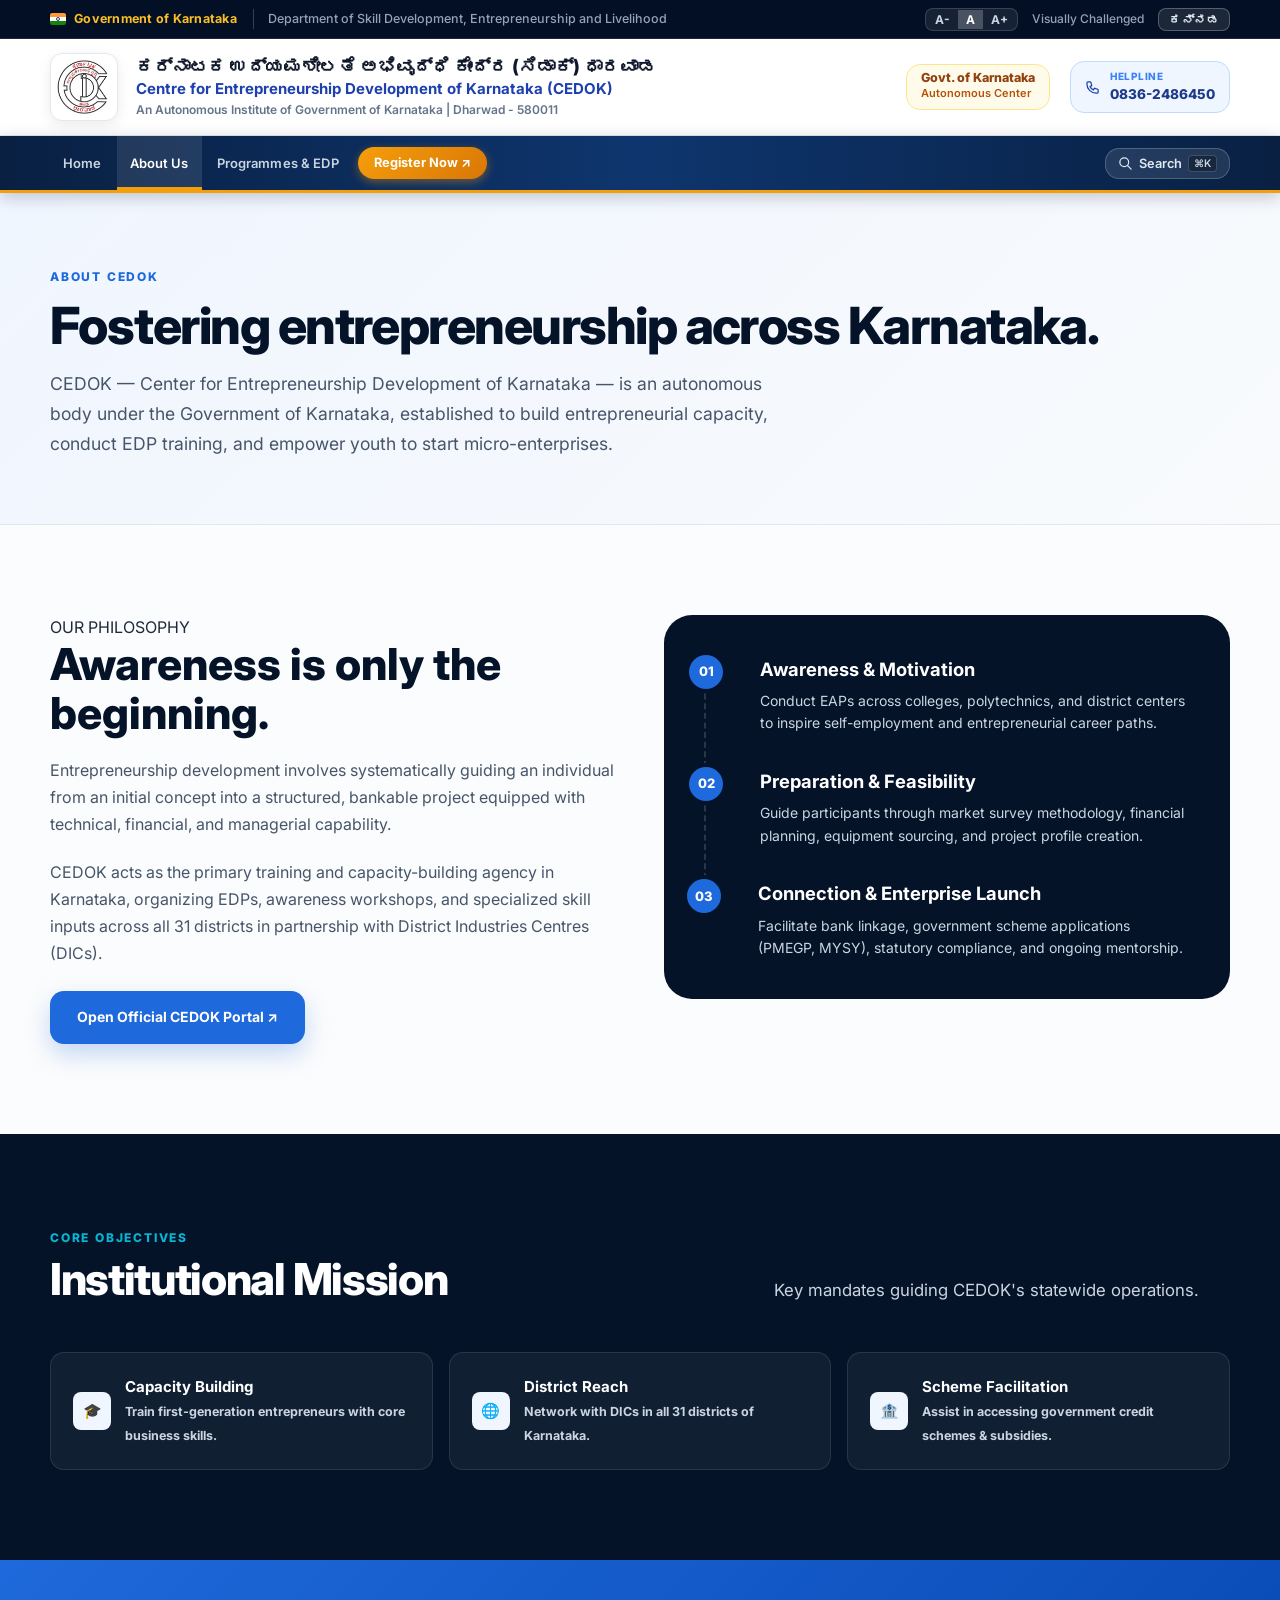
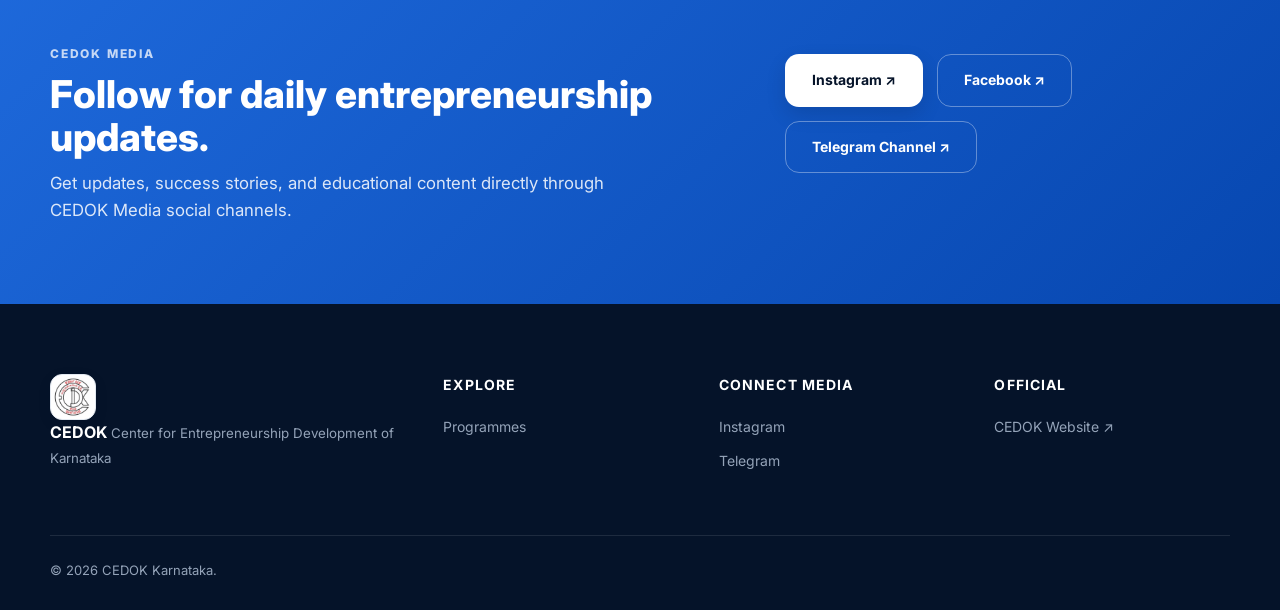
==== commit 9131a04e: "Refactor navigation and remove unused resources - Removed the login button from the header in `progr" ====
--- a/about.html
+++ b/about.html
@@ -29,10 +29,6 @@
         </div>
         <a href="#main-content" class="accessibility-link hidden-mobile" title="Screen Reader Access" data-kn="ದೃಷ್ಟಿ ವಿಕಲಚೇತನರಿಗೆ">Visually Challenged</a>
         <button type="button" id="langToggleBtn" class="lang-btn" title="Toggle Kannada / English">ಕನ್ನಡ</button>
-        <button type="button" class="gov-login-btn" id="loginBtn" title="Portal Staff Login">
-          <svg width="14" height="14" fill="none" stroke="currentColor" viewBox="0 0 24 24"><path stroke-linecap="round" stroke-linejoin="round" stroke-width="2" d="M11 16l-4-4m0 0l4-4m-4 4h14m-5 4v1a3 3 0 01-3 3H6a3 3 0 01-3-3V7a3 3 0 013-3h7a3 3 0 013 3v1"/></svg>
-          <span data-kn="ಲಾಗಿನ್">Login</span>
-        </button>
       </div>
     </div>
   </div>
@@ -74,69 +70,16 @@
     <div class="container gov-nav-inner">
       <button type="button" class="hamb" aria-label="Toggle navigation menu" aria-expanded="false">
         <span></span>
-        <small class="menu-label">MENU</small>
+        <span></span>
+        <span></span>
       </button>
 
       <ul class="menu">
         <li><a class="nav-link" href="index.html" data-kn="ಮುಖ್ಯ ಪುಟ">Home</a></li>
         
-        <li class="has-dropdown">
-          <a class="nav-link active" href="about.html" data-kn="ನಮ್ಮ ಬಗ್ಗೆ">
-            <span>About Us</span>
-            <svg class="drop-arrow" width="12" height="12" viewBox="0 0 24 24" fill="none" stroke="currentColor"><path stroke-linecap="round" stroke-linejoin="round" stroke-width="2.5" d="M19 9l-7 7-7-7"/></svg>
-          </a>
-          <ul class="dropdown-menu">
-            <li><a href="about.html#overview" data-kn="ಸಿಡಾಕ್ ಪರಿಚಯ">Overview & History</a></li>
-            <li><a href="about.html#governing" data-kn="ಆಡಳಿತ ಮಂಡಳಿ">Governing Council</a></li>
-            <li><a href="about.html#facilities" data-kn="ಸೌಲಭ್ಯಗಳು">Infrastructure & Facilities</a></li>
-            <li><a href="about.html#chart" data-kn="ಸಾಂಸ್ಥಿಕ ರಚನೆ">Organizational Chart</a></li>
-            <li><a href="about.html#registration" data-kn="ನೋಂದಣಿ ಪ್ರಮಾಣ ಪತ್ರ">Registration Certificate</a></li>
-          </ul>
-        </li>
-
-        <li class="has-dropdown">
-          <a class="nav-link" href="programmes.html" data-kn="ತರಬೇತಿ ಕಾರ್ಯಕ್ರಮಗಳು">
-            <span>Programmes & EDP</span>
-            <svg class="drop-arrow" width="12" height="12" viewBox="0 0 24 24" fill="none" stroke="currentColor"><path stroke-linecap="round" stroke-linejoin="round" stroke-width="2.5" d="M19 9l-7 7-7-7"/></svg>
-          </a>
-          <ul class="dropdown-menu">
-            <li><a href="programmes.html#motivation" data-kn="1 ದಿನ ಉದ್ಯಮಶೀಲತಾ ಪ್ರೇರಣಾ ಶಿಬಿರ">1-Day Motivation Camp</a></li>
-            <li><a href="programmes.html#awareness" data-kn="3 ದಿನಗಳ ತಿಳುವಳಿಕೆ ಕಾರ್ಯಕ್ರಮ (EAP)">3-Day Awareness (EAP)</a></li>
-            <li><a href="programmes.html#edp" data-kn="10 ದಿನಗಳ ಉದ್ಯಮಶೀಲತಾ ಅಭಿವೃದ್ಧಿ (EDP)">10-Day EDP Training</a></li>
-            <li><a href="programmes.html#sector" data-kn="ವಲಯಾಧಾರಿತ EDP ಕಾರ್ಯಕ್ರಮಗಳು">Sector Specific EDP (30 Days)</a></li>
-            <li><a href="programmes.html#mdp" data-kn="ನಿರ್ವಹಣಾ ಅಭಿವೃದ್ಧಿ ಕಾರ್ಯಕ್ರಮಗಳು">Management Development (MDP)</a></li>
-          </ul>
-        </li>
-
-        <li class="has-dropdown">
-          <a class="nav-link" href="opportunities.html" data-kn="ಯೋಜನೆಗಳು & ಸೇವೆಗಳು">
-            <span>Schemes & Policies</span>
-            <svg class="drop-arrow" width="12" height="12" viewBox="0 0 24 24" fill="none" stroke="currentColor"><path stroke-linecap="round" stroke-linejoin="round" stroke-width="2.5" d="M19 9l-7 7-7-7"/></svg>
-          </a>
-          <ul class="dropdown-menu">
-            <li><a href="opportunities.html#policy" data-kn="ಕೈಗಾರಿಕಾ ನೀತಿ 2025-30">Industrial Policy 2025-30</a></li>
-            <li><a href="opportunities.html#pmegp" data-kn="ಪಿ.ಎಂ.ಇ.ಜಿ.ಪಿ ಯೋಜನೆ">PMEGP Scheme</a></li>
-            <li><a href="opportunities.html#mudra" data-kn="ಮುದ್ರಾ ಯೋಜನೆ">Mudra Loan Scheme</a></li>
-            <li><a href="opportunities.html#standup" data-kn="ಸ್ಟ್ಯಾಂಡ್-ಅಪ್ ಇಂಡಿಯಾ">Stand-Up India</a></li>
-            <li><a href="opportunities.html#cgtmse" data-kn="CGTMSE ಕ್ರೆಡಿಟ್ ಗ್ಯಾರಂಟಿ">CGTMSE Guarantee</a></li>
-            <li><a href="opportunities.html#startup" data-kn="ಸ್ಟಾರ್ಟ್-ಅಪ್ ಪಾಲಿಸಿ">Karnataka Startup Policy</a></li>
-          </ul>
-        </li>
-
-        <li><a class="nav-link" href="districts.html" data-kn="ಜಿಲ್ಲಾ ಕಚೇರಿಗಳು">Districts (31)</a></li>
-
-        <li class="has-dropdown">
-          <a class="nav-link" href="resources.html" data-kn="ದಾಖಲೆಗಳು & RTI">
-            <span>Documents & RTI</span>
-            <svg class="drop-arrow" width="12" height="12" viewBox="0 0 24 24" fill="none" stroke="currentColor"><path stroke-linecap="round" stroke-linejoin="round" stroke-width="2.5" d="M19 9l-7 7-7-7"/></svg>
-          </a>
-          <ul class="dropdown-menu">
-            <li><a href="resources.html#budget" data-kn="ಆಯವ್ಯಯ 2026-27">Budget & Action Plan 2026-27</a></li>
-            <li><a href="resources.html#rti" data-kn="ಮಾಹಿತಿ ಹಕ್ಕು ಅಧಿನಿಯಮ (RTI)">RTI Act & Online Portal</a></li>
-            <li><a href="resources.html#reports" data-kn="ಪ್ರಗತಿ ವರದಿಗಳು">Progress Reports (2022-26)</a></li>
-            <li><a href="resources.html#downloads" data-kn="ಯೋಜನಾ ವರದಿಗಳು (PDFs)">Project Planning Guides (PDF)</a></li>
-          </ul>
-        </li>
+        <li><a class="nav-link active" href="about.html" data-kn="ನಮ್ಮ ಬಗ್ಗೆ">About Us</a></li>
+
+        <li><a class="nav-link" href="programmes.html" data-kn="ತರಬೇತಿ ಕಾರ್ಯಕ್ರಮಗಳು">Programmes & EDP</a></li>
 
         <li class="nav-cta-item">
           <a class="pill-nav-gov" href="registration.html" data-kn="ನೋಂದಣಿ ↗">Register Now ↗</a>
@@ -153,7 +96,7 @@
     </div>
   </nav>
 
-  <main>
+  <main id="main-content">
     <!-- Page Hero -->
     <section class="page-hero">
       <div class="container">
@@ -271,8 +214,6 @@
       <div class="footer-col">
         <h4>Explore</h4>
         <a href="programmes.html">Programmes</a>
-        <a href="opportunities.html">Opportunities</a>
-        <a href="districts.html">Districts</a>
       </div>
       <div class="footer-col">
         <h4>Connect Media</h4>
--- a/assets/style.css
+++ b/assets/style.css
@@ -82,6 +82,11 @@
   -webkit-font-smoothing: antialiased;
 }
 
+:focus-visible {
+  outline: 3px solid rgba(30, 105, 219, 0.45);
+  outline-offset: 2px;
+}
+
 a {
   color: inherit;
   text-decoration: none;
@@ -107,7 +112,14 @@
    Karnataka Government Portal Header System (cedokdwd.karnataka.gov.in)
    -------------------------------------------------------------------------- */
 
-/* Tier 1: Top Utility & Accessibility Bar */
+/* Utility: Hide on mobile */
+.hidden-mobile {
+  display: flex;
+}
+
+/* ============================================================
+   TIER 1 — Top Government Identity & Accessibility Bar
+   ============================================================ */
 .gov-top-bar {
   background: #030f24;
   color: #cbd5e1;
@@ -196,28 +208,31 @@
   color: #fbbf24;
 }
 
-.gov-login-btn {
-  background: linear-gradient(135deg, rgba(245, 158, 11, 0.2), rgba(245, 158, 11, 0.4));
-  color: #fbbf24;
-  border: 1px solid rgba(245, 158, 11, 0.5);
-  padding: 3px 12px;
+/* Language toggle button */
+.lang-btn {
+  background: rgba(255, 255, 255, 0.1);
+  border: 1px solid rgba(255, 255, 255, 0.25);
+  color: #e2e8f0;
+  padding: 3px 10px;
   border-radius: var(--radius-sm);
   font-size: 0.75rem;
   font-weight: 700;
   cursor: pointer;
-  display: inline-flex;
-  align-items: center;
-  gap: 6px;
   transition: var(--transition-fast);
-}
-
-.gov-login-btn:hover {
-  background: #f59e0b;
-  color: #000000;
-  border-color: #f59e0b;
-}
-
-/* Tier 2: Main Branding Header Banner */
+  letter-spacing: 0.04em;
+}
+
+.lang-btn:hover {
+  background: rgba(255, 255, 255, 0.22);
+  color: #ffffff;
+  border-color: rgba(255, 255, 255, 0.5);
+}
+
+
+
+/* ============================================================
+   TIER 2 — Main Branding / Logo Header
+   ============================================================ */
 .gov-main-header {
   background: #ffffff;
   border-bottom: 1px solid #e2e8f0;
@@ -342,32 +357,37 @@
   color: #1e3a8a;
 }
 
-/* Tier 3: Main Navigation Banner Bar */
+/* ============================================================
+   TIER 3 — Main Sticky Navigation Bar
+   ============================================================ */
 .gov-nav-bar {
   position: sticky;
   top: 0;
   z-index: 90;
   background: linear-gradient(90deg, #092042 0%, #0e356e 50%, #092042 100%);
-  border-bottom: 3.5px solid #f59e0b;
-  box-shadow: 0 6px 20px rgba(5, 19, 41, 0.16);
+  border-bottom: 3px solid #f59e0b;
+  box-shadow: 0 4px 16px rgba(5, 19, 41, 0.22);
 }
 
 .gov-nav-inner {
-  height: 52px;
+  height: 54px;
   display: flex;
   align-items: center;
   justify-content: space-between;
   gap: 12px;
-}
-
+  position: relative;
+}
+
+/* Desktop nav menu list */
 .gov-nav-bar .menu {
   display: flex;
   align-items: center;
-  gap: 4px;
+  gap: 2px;
   list-style: none;
   margin: 0;
   padding: 0;
   height: 100%;
+  flex: 1;
 }
 
 .gov-nav-bar .menu > li {
@@ -379,52 +399,56 @@
 
 .gov-nav-bar .nav-link {
   height: 100%;
-  padding: 0 14px;
+  padding: 0 13px;
   display: inline-flex;
   align-items: center;
-  gap: 6px;
-  color: #e2e8f0;
-  font-size: 0.84375rem;
+  gap: 5px;
+  color: #cbd5e1;
+  font-size: 0.8125rem;
   font-weight: 600;
+  white-space: nowrap;
   text-decoration: none;
   transition: all var(--transition-fast);
   border-bottom: 3px solid transparent;
+  border-top: 3px solid transparent;
+  letter-spacing: 0.01em;
 }
 
 .gov-nav-bar .nav-link:hover,
 .gov-nav-bar .nav-link.active,
 .gov-nav-bar .has-dropdown:hover > .nav-link {
-  background: rgba(255, 255, 255, 0.12);
+  background: rgba(255, 255, 255, 0.1);
   color: #ffffff;
   border-bottom-color: #f59e0b;
 }
 
 .drop-arrow {
   transition: transform var(--transition-fast);
+  flex-shrink: 0;
 }
 
 .has-dropdown:hover .drop-arrow {
   transform: rotate(180deg);
 }
 
-/* Dropdown Menu Styles */
+/* Dropdown Menu */
 .dropdown-menu {
   position: absolute;
-  top: 100%;
+  top: calc(100% + 1px);
   left: 0;
-  min-width: 250px;
+  min-width: 240px;
   background: #ffffff;
-  border: 1px solid #cbd5e1;
-  border-radius: var(--radius-md);
-  box-shadow: 0 14px 35px rgba(5, 19, 41, 0.2);
+  border: 1px solid #e2e8f0;
+  border-radius: 0 0 var(--radius-md) var(--radius-md);
+  box-shadow: 0 12px 30px rgba(5, 19, 41, 0.18);
   list-style: none;
-  padding: 8px 0;
+  padding: 6px 0;
   margin: 0;
   opacity: 0;
   visibility: hidden;
-  transform: translateY(10px);
-  transition: all var(--transition-fast);
-  z-index: 120;
+  transform: translateY(6px);
+  transition: opacity var(--transition-fast), transform var(--transition-fast), visibility var(--transition-fast);
+  z-index: 200;
 }
 
 .has-dropdown:hover .dropdown-menu,
@@ -439,105 +463,130 @@
 }
 
 .dropdown-menu a {
-  display: block;
-  padding: 10px 18px;
+  display: flex;
+  align-items: center;
+  padding: 9px 16px;
   color: #1e293b;
   font-size: 0.8125rem;
-  font-weight: 600;
+  font-weight: 500;
   text-decoration: none;
   transition: all var(--transition-fast);
   border-left: 3px solid transparent;
+  gap: 8px;
 }
 
 .dropdown-menu a:hover {
-  background: #f0f7ff;
+  background: #eff6ff;
   color: #1d4ed8;
   border-left-color: #2563eb;
-  padding-left: 22px;
+  padding-left: 20px;
+}
+
+/* Register Now CTA pill in nav */
+.nav-cta-item {
+  margin-left: 4px;
 }
 
 .pill-nav-gov {
   background: linear-gradient(135deg, #f59e0b, #d97706);
   color: #ffffff !important;
-  padding: 7px 16px !important;
+  padding: 6px 16px !important;
   border-radius: var(--radius-full);
   font-weight: 700;
-  font-size: 0.8125rem;
-  box-shadow: 0 4px 12px rgba(245, 158, 11, 0.35);
+  font-size: 0.8rem;
+  box-shadow: 0 3px 10px rgba(245, 158, 11, 0.4);
   display: inline-flex;
   align-items: center;
-  gap: 6px;
+  gap: 5px;
   text-decoration: none;
   transition: var(--transition-fast);
+  white-space: nowrap;
 }
 
 .pill-nav-gov:hover {
   background: linear-gradient(135deg, #fbbf24, #f59e0b);
-  box-shadow: 0 6px 18px rgba(245, 158, 11, 0.5);
+  box-shadow: 0 5px 16px rgba(245, 158, 11, 0.55);
   transform: translateY(-1px);
 }
 
+/* Right-side action buttons in nav */
 .nav-right-actions {
   display: flex;
   align-items: center;
-  gap: 10px;
+  gap: 8px;
+  flex-shrink: 0;
 }
 
 .search-trigger-btn {
   background: rgba(255, 255, 255, 0.1);
   border: 1px solid rgba(255, 255, 255, 0.2);
-  color: #ffffff;
+  color: #e2e8f0;
   padding: 6px 12px;
   border-radius: var(--radius-md);
-  font-size: 0.8125rem;
+  font-size: 0.8rem;
   font-weight: 600;
   display: inline-flex;
   align-items: center;
   gap: 6px;
   cursor: pointer;
   transition: var(--transition-fast);
+  white-space: nowrap;
 }
 
 .search-trigger-btn:hover {
-  background: rgba(255, 255, 255, 0.22);
+  background: rgba(255, 255, 255, 0.18);
+  color: #ffffff;
   border-color: #f59e0b;
 }
 
 .search-trigger-btn kbd {
-  background: rgba(0, 0, 0, 0.25);
-  border: 1px solid rgba(255, 255, 255, 0.2);
+  background: rgba(0, 0, 0, 0.3);
+  border: 1px solid rgba(255, 255, 255, 0.18);
   border-radius: 4px;
-  padding: 1px 4px;
+  padding: 1px 5px;
   font-size: 0.65rem;
-  color: #f1f5f9;
-}
-
-.pill-nav {
-  background: linear-gradient(135deg, var(--navy-deep), var(--navy-surface));
-  color: var(--white) !important;
-  padding: 10px 20px !important;
-  border-radius: var(--radius-md);
-  box-shadow: 0 6px 18px rgba(5, 19, 41, 0.15);
-  font-weight: 700;
-  display: inline-flex;
-  align-items: center;
-  gap: 6px;
-  transition: var(--transition-fast);
-}
-
-.pill-nav:hover {
-  transform: translateY(-2px);
-  box-shadow: 0 10px 24px rgba(5, 19, 41, 0.25);
-}
-
+  color: #cbd5e1;
+  font-family: inherit;
+}
+
+/* Hamburger menu button — visible on mobile only */
 .hamb {
   display: none;
-  border: 0;
-  background: transparent;
-  font-size: 1.6rem;
-  color: var(--navy-deep);
+  flex-direction: column;
+  justify-content: center;
+  align-items: center;
+  gap: 5px;
+  width: 40px;
+  height: 40px;
+  border: 1px solid rgba(255,255,255,0.25);
+  background: rgba(255,255,255,0.08);
+  border-radius: var(--radius-sm);
   cursor: pointer;
-  padding: 6px;
+  padding: 8px;
+  flex-shrink: 0;
+  transition: var(--transition-fast);
+}
+
+.hamb span {
+  display: block;
+  width: 20px;
+  height: 2px;
+  background: #e2e8f0;
+  border-radius: 2px;
+  transition: var(--transition-fast);
+}
+
+.hamb:hover {
+  background: rgba(255,255,255,0.16);
+  border-color: #f59e0b;
+}
+
+.hamb:hover span {
+  background: #ffffff;
+}
+
+.menu-label {
+  display: none;
 }
 
 /* --------------------------------------------------------------------------
@@ -1420,6 +1469,14 @@
   gap: 24px;
 }
 
+.opportunity-grid,
+.resource-grid {
+  display: grid;
+  grid-template-columns: repeat(2, minmax(0, 1fr));
+  gap: 24px;
+}
+
+.opportunity-card,
 .resource-card {
   background: var(--white);
   border: 1px solid var(--slate-200);
@@ -1428,6 +1485,117 @@
   display: flex;
   flex-direction: column;
   transition: var(--transition-normal);
+}
+
+.opportunity-card:hover,
+.resource-card:hover {
+  border-color: var(--primary);
+  box-shadow: 0 16px 40px rgba(5, 19, 41, 0.08);
+  transform: translateY(-4px);
+}
+
+.opportunity-card h2,
+.resource-card h2 {
+  font-size: 1.3rem;
+  font-weight: 700;
+  color: var(--navy-deep);
+  margin-bottom: 10px;
+}
+
+.opportunity-card p,
+.resource-card p {
+  font-size: 0.875rem;
+  color: var(--slate-600);
+  line-height: 1.6;
+  margin-bottom: 24px;
+}
+
+.opportunity-card ul,
+.resource-card ul {
+  list-style: none;
+  display: grid;
+  gap: 10px;
+  margin-bottom: 26px;
+}
+
+.opportunity-card li,
+.resource-card li {
+  display: flex;
+  align-items: flex-start;
+  gap: 10px;
+  color: var(--slate-700);
+  font-size: 0.84375rem;
+  line-height: 1.55;
+}
+
+.opportunity-card li svg,
+.resource-card li svg {
+  color: var(--primary);
+  margin-top: 2px;
+  flex-shrink: 0;
+}
+
+.resource-type {
+  display: inline-flex;
+  align-items: center;
+  gap: 6px;
+  background: #fee2e2;
+  color: #dc2626;
+  font-size: 0.725rem;
+  font-weight: 800;
+  padding: 4px 10px;
+  border-radius: var(--radius-sm);
+  margin-bottom: 16px;
+  align-self: flex-start;
+}
+
+.resource-actions {
+  margin-top: auto;
+  display: flex;
+  align-items: center;
+  gap: 12px;
+}
+
+.feasibility-checklist {
+  list-style: none;
+  display: grid;
+  gap: 12px;
+  margin-top: 24px;
+}
+
+.feasibility-checklist li {
+  display: flex;
+  align-items: flex-start;
+  gap: 10px;
+  background: var(--white);
+  border: 1px solid var(--slate-200);
+  border-radius: var(--radius-md);
+  padding: 16px 18px;
+  color: var(--slate-700);
+  font-size: 0.875rem;
+}
+
+.feasibility-checklist li::before {
+  content: "✓";
+  color: var(--primary);
+  font-weight: 800;
+  margin-top: 1px;
+}
+
+.checklist-wrap {
+  display: grid;
+  grid-template-columns: repeat(2, minmax(0, 1fr));
+  gap: 20px;
+}
+
+.resource-card h3,
+.opportunity-card h3 {
+  font-size: 0.95rem;
+  font-weight: 800;
+  letter-spacing: 0.06em;
+  color: var(--primary);
+  text-transform: uppercase;
+  margin-bottom: 12px;
 }
 
 .resource-card:hover {
@@ -1841,33 +2009,139 @@
     padding: 10px 0;
   }
 
-  .nav {
-    height: 70px;
-  }
-
+  /* Hide elements marked as desktop-only on mobile */
+  .hidden-mobile {
+    display: none !important;
+  }
+
+  /* Hide top bar dept tag & accessibility link on very small screens */
+  .gov-dept-tag,
+  .accessibility-link {
+    display: none !important;
+  }
+
+  /* Compact top bar on mobile */
+  .gov-top-bar-inner {
+    min-height: 34px;
+  }
+
+  /* Compact branding on mobile */
+  .gov-main-header {
+    padding: 10px 0;
+  }
+
+  .logo-box {
+    width: 52px;
+    height: 52px;
+  }
+
+  .gov-title-stack .kn-title {
+    font-size: 0.875rem;
+  }
+
+  .gov-title-stack .en-title {
+    font-size: 0.75rem;
+  }
+
+  .gov-title-stack .gov-sub-tag {
+    display: none;
+  }
+
+  /* Show hamburger, hide desktop nav */
   .hamb {
-    display: block;
-  }
-
-  .menu {
+    display: flex;
+  }
+
+  .gov-nav-bar .menu {
     display: none;
     position: absolute;
-    top: 70px;
+    top: 100%;
     left: 0;
     right: 0;
-    background: var(--white);
-    padding: 20px;
-    border-bottom: 1px solid var(--slate-200);
-    box-shadow: 0 20px 40px rgba(0, 0, 0, 0.1);
+    background: #0a2042;
+    padding: 12px 0 16px;
+    border-bottom: 3px solid #f59e0b;
+    box-shadow: 0 16px 40px rgba(0, 0, 0, 0.3);
     flex-direction: column;
     align-items: stretch;
-    gap: 16px;
-  }
-
-  .menu.open {
+    gap: 0;
+    height: auto;
+    z-index: 200;
+  }
+
+  .gov-nav-bar .menu.open {
     display: flex;
   }
 
+  .gov-nav-bar .menu > li {
+    height: auto;
+    width: 100%;
+  }
+
+  .gov-nav-bar .nav-link {
+    height: auto;
+    padding: 11px 20px;
+    border-bottom: 1px solid rgba(255,255,255,0.07);
+    border-top: none;
+    width: 100%;
+    font-size: 0.875rem;
+  }
+
+  .gov-nav-bar .nav-link.active,
+  .gov-nav-bar .nav-link:hover {
+    background: rgba(255,255,255,0.1);
+    border-bottom-color: rgba(255,255,255,0.07);
+    border-left: 3px solid #f59e0b;
+    padding-left: 17px;
+  }
+
+  /* Mobile dropdowns expand inline */
+  .dropdown-menu {
+    position: static;
+    opacity: 1;
+    visibility: visible;
+    transform: none;
+    box-shadow: none;
+    border: none;
+    border-radius: 0;
+    background: rgba(255,255,255,0.05);
+    display: none;
+    padding: 0;
+  }
+
+  .has-dropdown.open .dropdown-menu {
+    display: block;
+  }
+
+  .dropdown-menu a {
+    padding: 9px 20px 9px 32px;
+    color: #94a3b8;
+    font-size: 0.8125rem;
+    border-left: none;
+  }
+
+  .dropdown-menu a:hover {
+    background: rgba(255,255,255,0.08);
+    color: #ffffff;
+    border-left: none;
+    padding-left: 32px;
+  }
+
+  .nav-right-actions {
+    display: none;
+  }
+
+  .nav-cta-item {
+    padding: 10px 20px;
+    margin-left: 0;
+  }
+
+  .pill-nav-gov {
+    display: inline-flex;
+    padding: 8px 18px !important;
+  }
+
+  /* Content grids go single column */
   .search-trigger-btn span {
     display: none;
   }
